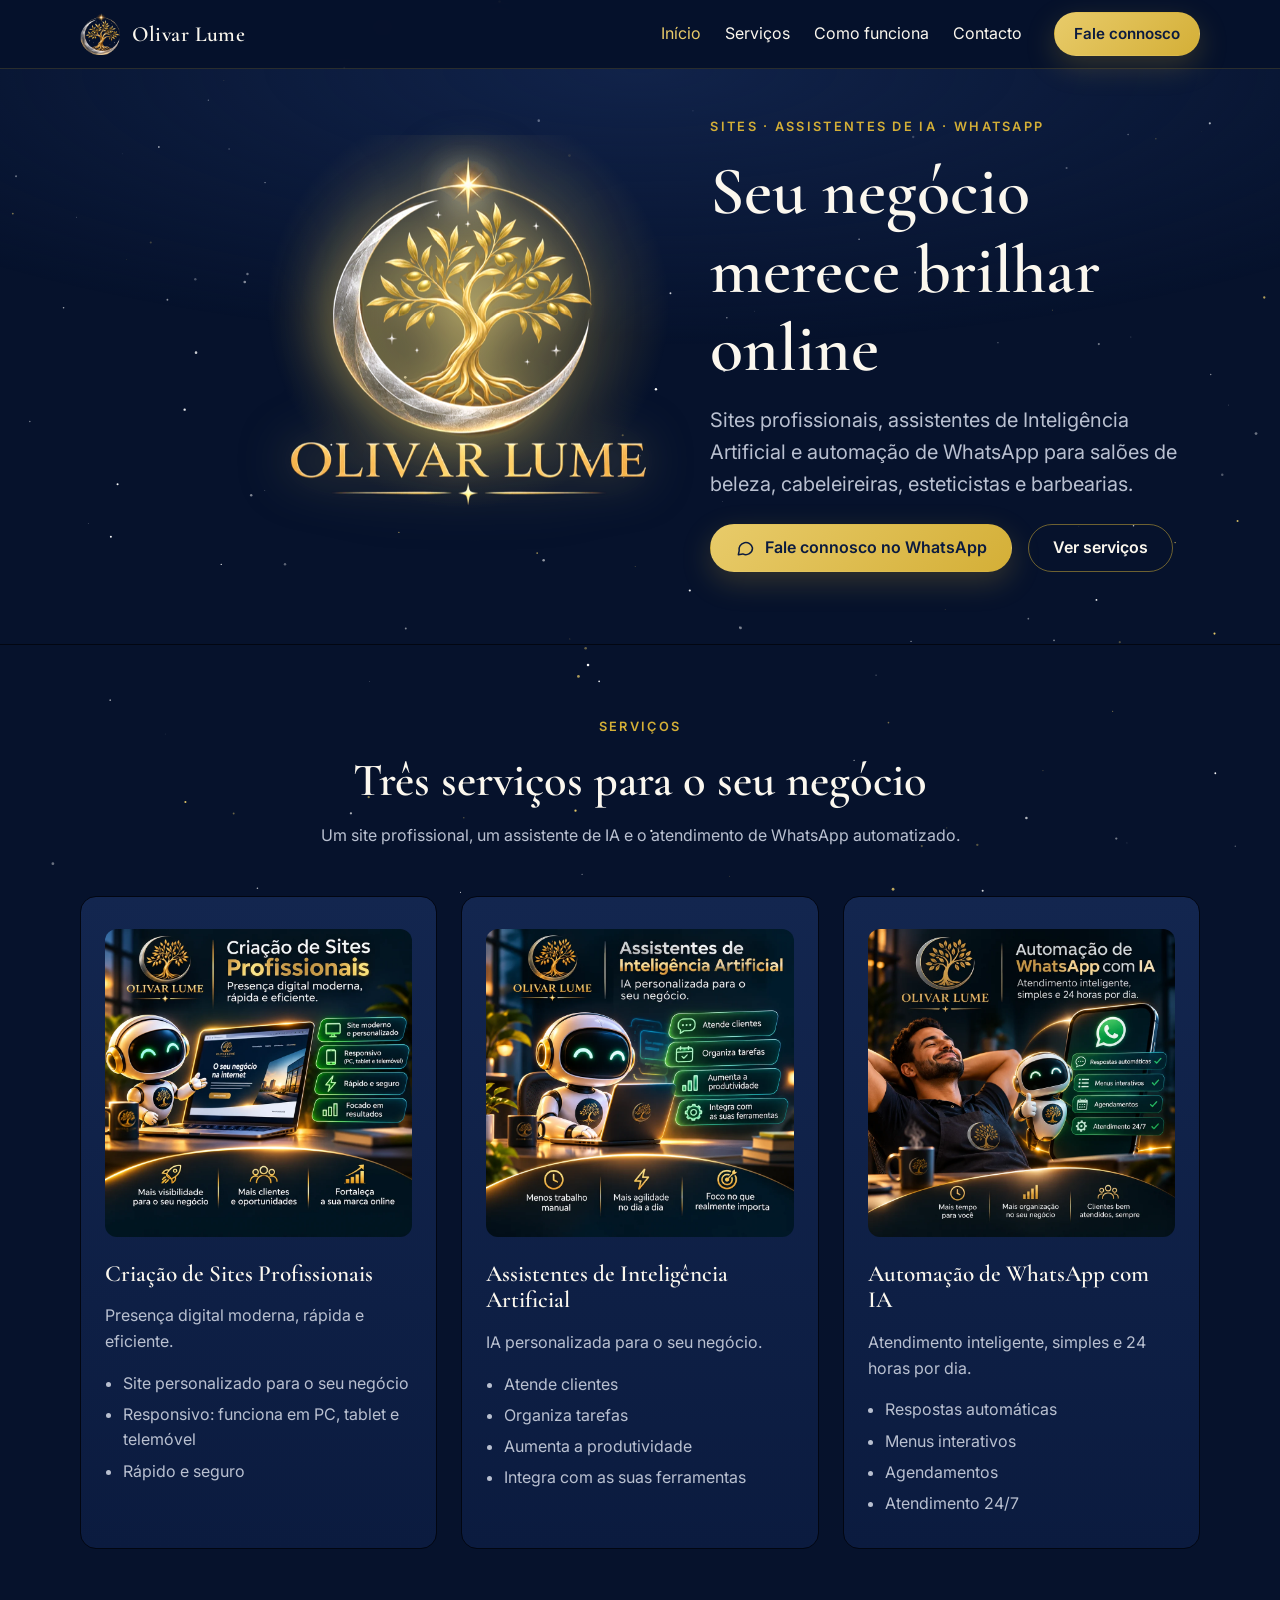
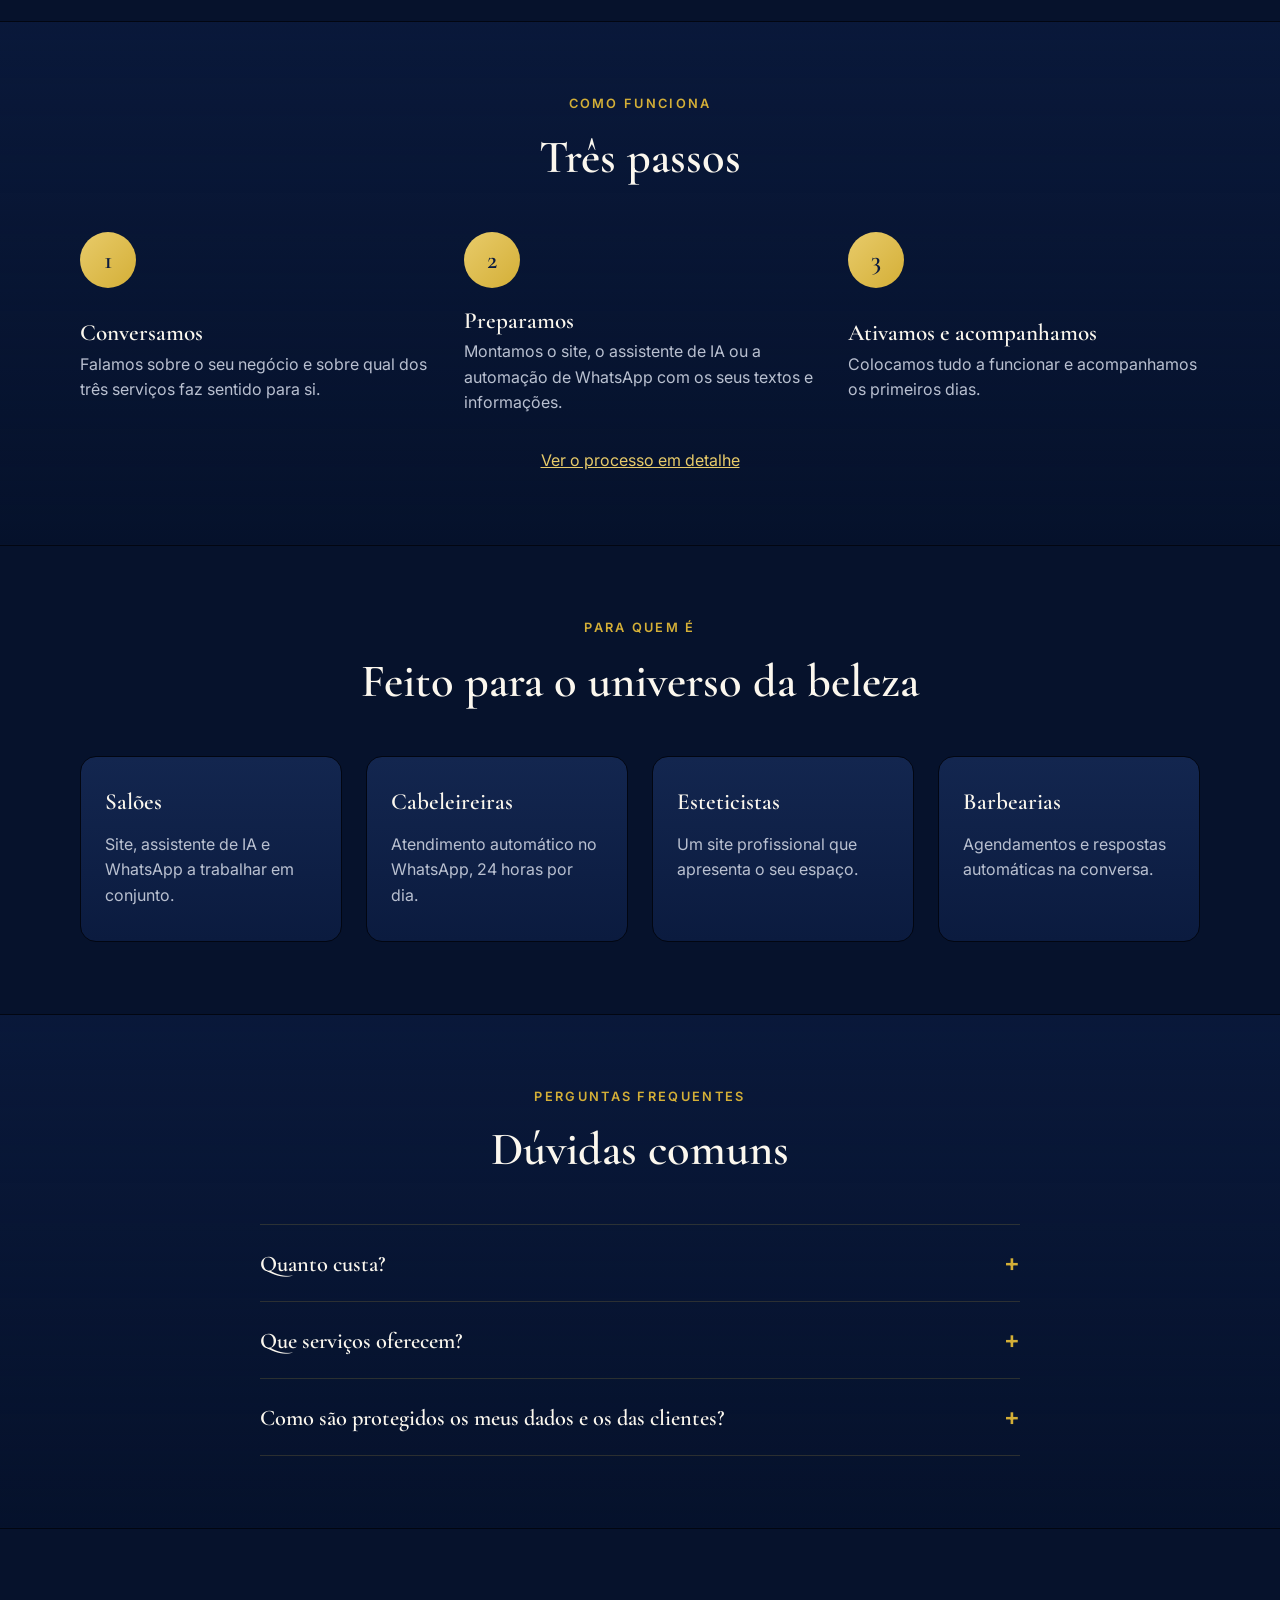
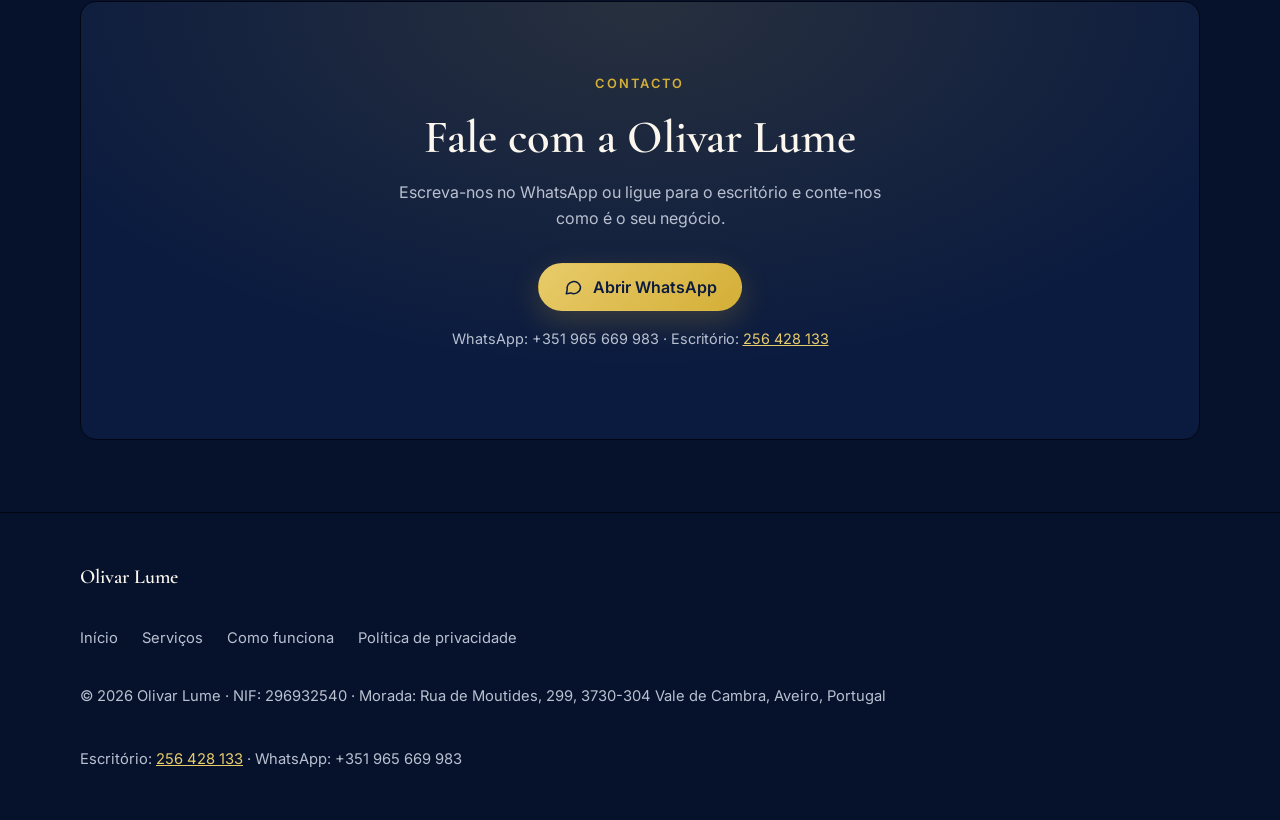
==== index.html @ 5517c83d "Mostra preços de lançamento no site (Site + WhatsApp e Só WhatsApp)" ====
<!doctype html>
<html lang="pt-PT">
<head>
  <meta charset="utf-8">
  <meta name="viewport" content="width=device-width, initial-scale=1">
  <title>Olivar Lume | Sites, assistentes de IA e automação de WhatsApp</title>
  <meta name="description" content="Criação de sites profissionais, assistentes de Inteligência Artificial e automação de WhatsApp com IA para salões de beleza, cabeleireiras, esteticistas e barbearias.">
  <meta name="theme-color" content="#06122C">
  <meta property="og:type" content="website">
  <meta property="og:locale" content="pt_PT">
  <meta property="og:site_name" content="Olivar Lume">
  <meta property="og:title" content="Olivar Lume | Seu negócio merece brilhar online">
  <meta property="og:description" content="Sites profissionais, assistentes de IA e automação de WhatsApp para salões de beleza, cabeleireiras, esteticistas e barbearias.">
  <meta property="og:image" content="https://olivarlume.github.io/olivar-lume-site/assets/logo.png">
  <link rel="icon" type="image/png" href="assets/emblema.png">
  <link rel="preconnect" href="https://fonts.googleapis.com">
  <link rel="preconnect" href="https://fonts.gstatic.com" crossorigin>
  <link href="https://fonts.googleapis.com/css2?family=Cormorant+Garamond:wght@500;600;700&family=Inter:wght@400;500;600&display=swap" rel="stylesheet">
  <link rel="stylesheet" href="css/style.css">
  <script>document.documentElement.classList.add("js");</script>
</head>
<body>
  <canvas id="stars" aria-hidden="true"></canvas>
  <a class="skip-link" href="#conteudo">Ir para o conteúdo</a>

  <header class="site-header">
    <div class="container header-inner">
      <a class="brand" href="index.html" aria-label="Olivar Lume, início">
        <img src="assets/emblema.png" alt="" width="42" height="42">
        Olivar Lume
      </a>
      <button class="nav-toggle" type="button" aria-expanded="false" aria-controls="menu" aria-label="Abrir menu">
        <svg viewBox="0 0 24 24" fill="none" stroke="currentColor" stroke-width="1.8" stroke-linecap="round" aria-hidden="true"><path d="M4 7h16M4 12h16M4 17h16"/></svg>
      </button>
      <nav class="nav" id="menu" aria-label="Principal">
        <ul>
          <li><a href="index.html" aria-current="page">Início</a></li>
          <li><a href="servicos.html">Serviços</a></li>
          <li><a href="como-funciona.html">Como funciona</a></li>
          <li><a href="#contacto">Contacto</a></li>
          <li class="nav-cta"><a class="btn btn-gold" data-wa href="#contacto">Fale connosco</a></li>
        </ul>
      </nav>
      <a class="btn btn-gold btn-sm header-cta" data-wa href="#contacto">Fale connosco</a>
    </div>
  </header>

  <main id="conteudo">

    <section class="hero">
      <div class="container hero-grid">
        <div class="hero-logo logo-anim" id="logo-anim">
          <picture>
            <source type="image/webp" srcset="assets/logo-600.webp 600w, assets/logo-1200.webp 1200w" sizes="(min-width: 800px) 420px, min(280px, 72vw)">
            <img src="assets/logo-transparente.png" alt="Logótipo Olivar Lume: lua prateada com oliveira dourada" width="1254" height="1254" fetchpriority="high">
          </picture>
          <div class="logo-glow" aria-hidden="true"></div>
          <svg class="logo-light" viewBox="0 0 100 100" aria-hidden="true" focusable="false">
            <defs><filter id="ll-blur" x="-100%" y="-100%" width="300%" height="300%"><feGaussianBlur stdDeviation="0.6"/></filter></defs>
            <path id="ll-arc" d="M78.77 44.13 L79.01 43.42 L79.1 42.45 L79.17 41.47 L79.2 40.5 L79.22 39.52 L79.21 38.54 L79.14 37.57 L79.08 36.59 L78.94 35.62 L78.78 34.65 L78.59 33.69 L78.35 32.74 L78.08 31.8 L77.77 30.87 L77.43 29.95 L77.06 29.04 L76.65 28.14 L76.22 27.26 L75.72 26.42 L75.23 25.57 L74.7 24.74 L74.15 23.93 L73.57 23.15 L72.93 22.4 L72.3 21.65 L71.64 20.93 L70.93 20.26 L70.18 19.63 L69.42 19.02 L68.67 18.4 L67.9 17.81 L67.13 17.21 L66.34 16.65 L65.52 16.12 L64.67 15.63 L63.81 15.18 L62.93 14.76 L62.03 14.36 L61.13 14.0 L60.22 13.65 L59.29 13.34 L58.35 13.07 L57.4 12.84 L56.45 12.64 L55.48 12.48 L54.51 12.35 L53.55 12.21 L52.57 12.17 L51.59 12.22 L50.62 12.26 L49.34 13.04" fill="none"/>
            <path id="ll-trail" d="M78.77 44.13 L79.01 43.42 L79.1 42.45 L79.17 41.47 L79.2 40.5 L79.22 39.52 L79.21 38.54 L79.14 37.57 L79.08 36.59 L78.94 35.62 L78.78 34.65 L78.59 33.69 L78.35 32.74 L78.08 31.8 L77.77 30.87 L77.43 29.95 L77.06 29.04 L76.65 28.14 L76.22 27.26 L75.72 26.42 L75.23 25.57 L74.7 24.74 L74.15 23.93 L73.57 23.15 L72.93 22.4 L72.3 21.65 L71.64 20.93 L70.93 20.26 L70.18 19.63 L69.42 19.02 L68.67 18.4 L67.9 17.81 L67.13 17.21 L66.34 16.65 L65.52 16.12 L64.67 15.63 L63.81 15.18 L62.93 14.76 L62.03 14.36 L61.13 14.0 L60.22 13.65 L59.29 13.34 L58.35 13.07 L57.4 12.84 L56.45 12.64 L55.48 12.48 L54.51 12.35 L53.55 12.21 L52.57 12.17 L51.59 12.22 L50.62 12.26 L49.34 13.04" fill="none" stroke="#E8CB6A" stroke-width="0.55" stroke-linecap="round" filter="url(#ll-blur)"/>
            <circle id="ll-halo" r="3.2" fill="#E8CB6A" filter="url(#ll-blur)"/>
            <circle id="ll-dot" r="0.95" fill="#FFF6D6"/>
            <circle id="ll-star" cx="49.34" cy="13.04" r="0.5" fill="#FFF6D6" filter="url(#ll-blur)"/>
          </svg>
        </div>
        <div class="hero-text">
          <span class="eyebrow">Sites · Assistentes de IA · WhatsApp</span>
          <h1>Seu negócio merece brilhar online</h1>
          <p class="lead">Sites profissionais, assistentes de Inteligência Artificial e automação de WhatsApp para salões de beleza, cabeleireiras, esteticistas e barbearias.</p>
          <div class="hero-actions">
            <a class="btn btn-gold" data-wa href="#contacto">
              <svg viewBox="0 0 24 24" fill="none" stroke="currentColor" stroke-width="1.8" stroke-linejoin="round" aria-hidden="true"><path d="M21 12a8 8 0 0 1-11.6 7.1L4 20l1-4.6A8 8 0 1 1 21 12Z"/></svg>
              Fale connosco no WhatsApp
            </a>
            <a class="btn btn-ghost" href="servicos.html">Ver serviços</a>
          </div>
        </div>
      </div>
    </section>

    <section class="section" id="servicos">
      <div class="container">
        <div class="section-head reveal">
          <span class="eyebrow">Serviços</span>
          <h2>Três serviços para o seu negócio</h2>
          <p>Um site profissional, um assistente de IA e o atendimento de WhatsApp automatizado.</p>
        </div>
        <div class="grid grid-3">
          <article class="card reveal">
            <img class="card-img" src="assets/servicos/sites.webp" alt="Ilustração: robô simpático da Olivar Lume ao lado de um portátil que mostra um site moderno, com os pontos «Site moderno e personalizado», «Responsivo», «Rápido e seguro» e «Focado em resultados»" width="1000" height="1000" loading="lazy" decoding="async">
            <h3>Criação de Sites Profissionais</h3>
            <p>Presença digital moderna, rápida e eficiente.</p>
            <ul>
            <li>Site personalizado para o seu negócio</li>
            <li>Responsivo: funciona em PC, tablet e telemóvel</li>
            <li>Rápido e seguro</li>
            </ul>
          </article>
          <article class="card reveal">
            <img class="card-img" src="assets/servicos/assistentes-ia.webp" alt="Ilustração: robô da Olivar Lume a trabalhar num portátil, com os pontos «Atende clientes», «Organiza tarefas», «Aumenta a produtividade» e «Integra com as suas ferramentas»" width="1000" height="1000" loading="lazy" decoding="async">
            <h3>Assistentes de Inteligência Artificial</h3>
            <p>IA personalizada para o seu negócio.</p>
            <ul>
            <li>Atende clientes</li>
            <li>Organiza tarefas</li>
            <li>Aumenta a produtividade</li>
            <li>Integra com as suas ferramentas</li>
            </ul>
          </article>
          <article class="card reveal">
            <img class="card-img" src="assets/servicos/whatsapp.webp" alt="Ilustração: empresário descontraído e um robô da Olivar Lume junto a um telemóvel com WhatsApp, que mostra respostas automáticas, menus interativos, agendamentos e atendimento 24/7" width="1000" height="1000" loading="lazy" decoding="async">
            <h3>Automação de WhatsApp com IA</h3>
            <p>Atendimento inteligente, simples e 24 horas por dia.</p>
            <ul>
            <li>Respostas automáticas</li>
            <li>Menus interativos</li>
            <li>Agendamentos</li>
            <li>Atendimento 24/7</li>
            </ul>
          </article>
        </div>
      </div>
    </section>

    <section class="section section-alt" id="como-funciona">
      <div class="container">
        <div class="section-head reveal">
          <span class="eyebrow">Como funciona</span>
          <h2>Três passos</h2>
        </div>
        <ol class="steps reveal">
          <li class="step">
            <span class="step-num" aria-hidden="true">1</span>
            <div>
              <h3>Conversamos</h3>
              <p>Falamos sobre o seu negócio e sobre qual dos três serviços faz sentido para si.</p>
            </div>
          </li>
          <li class="step">
            <span class="step-num" aria-hidden="true">2</span>
            <div>
              <h3>Preparamos</h3>
              <p>Montamos o site, o assistente de IA ou a automação de WhatsApp com os seus textos e informações.</p>
            </div>
          </li>
          <li class="step">
            <span class="step-num" aria-hidden="true">3</span>
            <div>
              <h3>Ativamos e acompanhamos</h3>
              <p>Colocamos tudo a funcionar e acompanhamos os primeiros dias.</p>
            </div>
          </li>
        </ol>
        <p class="section-head" style="margin-top: 2rem; margin-bottom: 0;"><a href="como-funciona.html">Ver o processo em detalhe</a></p>
      </div>
    </section>

    <section class="section" id="para-quem">
      <div class="container">
        <div class="section-head reveal">
          <span class="eyebrow">Para quem é</span>
          <h2>Feito para o universo da beleza</h2>
        </div>
        <div class="grid grid-4">
          <article class="card reveal">
            <h3>Salões</h3>
            <p>Site, assistente de IA e WhatsApp a trabalhar em conjunto.</p>
          </article>
          <article class="card reveal">
            <h3>Cabeleireiras</h3>
            <p>Atendimento automático no WhatsApp, 24 horas por dia.</p>
          </article>
          <article class="card reveal">
            <h3>Esteticistas</h3>
            <p>Um site profissional que apresenta o seu espaço.</p>
          </article>
          <article class="card reveal">
            <h3>Barbearias</h3>
            <p>Agendamentos e respostas automáticas na conversa.</p>
          </article>
        </div>
      </div>
    </section>

    <section class="section section-alt" id="faq">
      <div class="container">
        <div class="section-head reveal">
          <span class="eyebrow">Perguntas frequentes</span>
          <h2>Dúvidas comuns</h2>
        </div>
        <div class="faq reveal">
          <details>
            <summary>Quanto custa?</summary>
            <p>Preço de lançamento para os primeiros clientes: <strong>Site + WhatsApp com marcação</strong>, 149,90 € de instalação e 29,90 €/mês. <strong>Só WhatsApp com marcação</strong>, 59,90 € de instalação e 19,90 €/mês. Valores sem IVA, a confirmar.</p>
          </details>
          <details>
            <summary>Que serviços oferecem?</summary>
            <p>Três: criação de sites profissionais, assistentes de Inteligência Artificial e automação de WhatsApp com IA.</p>
          </details>
          <details>
            <summary>Como são protegidos os meus dados e os das clientes?</summary>
            <p>Recolhemos apenas o necessário para o serviço e pode pedir o acesso, a correção ou o apagamento dos dados. Consulte a <a href="politica-privacidade.html">política de privacidade</a>.</p>
          </details>
        </div>
      </div>
    </section>

    <section class="section" id="contacto">
      <div class="container">
        <div class="cta-band reveal">
          <span class="eyebrow">Contacto</span>
          <h2>Fale com a Olivar Lume</h2>
          <p>Escreva-nos no WhatsApp ou ligue para o escritório e conte-nos como é o seu negócio.</p>
          <a class="btn btn-gold" data-wa href="#contacto">
            <svg viewBox="0 0 24 24" fill="none" stroke="currentColor" stroke-width="1.8" stroke-linejoin="round" aria-hidden="true"><path d="M21 12a8 8 0 0 1-11.6 7.1L4 20l1-4.6A8 8 0 1 1 21 12Z"/></svg>
            Abrir WhatsApp
          </a>
          <p class="note">WhatsApp: <span data-config="whatsappDisplay">+351 965 669 983</span> · Escritório: <a data-tel href="tel:+351256428133"><span data-config="escritorioDisplay">256 428 133</span></a></p>
        </div>
      </div>
    </section>

  </main>

  <footer class="site-footer">
    <div class="container footer-inner">
      <span class="footer-brand">Olivar Lume</span>
      <ul class="footer-links">
        <li><a href="index.html">Início</a></li>
        <li><a href="servicos.html">Serviços</a></li>
        <li><a href="como-funciona.html">Como funciona</a></li>
        <li><a href="politica-privacidade.html">Política de privacidade</a></li>
      </ul>
      <p>© <span data-year>2026</span> Olivar Lume · NIF: <span data-config="nif">296932540</span> · Morada: <span data-config="morada">Rua de Moutides, 299, 3730-304 Vale de Cambra, Aveiro, Portugal</span></p>
      <p>Escritório: <a data-tel href="tel:+351256428133"><span data-config="escritorioDisplay">256 428 133</span></a> · WhatsApp: <span data-config="whatsappDisplay">+351 965 669 983</span></p>
    </div>
  </footer>

  <script src="config.js"></script>
  <script src="js/main.js" defer></script>
  <script src="js/effects.js" defer></script>
</body>
</html>
---- css/style.css ----
/* Olivar Lume: estilos base. Mobile first. */

:root {
  --navy-900: #06122C;
  --navy-800: #0B1B3F;
  --navy-700: #13264F;
  --gold: #D4AF37;
  --gold-hi: #E8CB6A;
  --silver: #C0C4CC;
  --warm-white: #FBF7EE;
  --text-soft: #B9C0D0;
  --line: rgba(212, 175, 55, 0.18);
  --edge: #020611;

  --font-serif: "Cormorant Garamond", Georgia, "Times New Roman", serif;
  --font-sans: "Inter", system-ui, -apple-system, "Segoe UI", Roboto, Arial, sans-serif;

  --s1: 0.5rem;
  --s2: 1rem;
  --s3: 1.5rem;
  --s4: 2rem;
  --s5: 3rem;
  --s6: 4.5rem;

  --radius: 16px;
  --container: 1120px;
  --header-h: 68px;
  --shadow-gold: 0 10px 30px rgba(212, 175, 55, 0.22);
}

*,
*::before,
*::after {
  box-sizing: border-box;
}

html {
  scroll-behavior: smooth;
  scroll-padding-top: calc(var(--header-h) + 12px);
  -webkit-text-size-adjust: 100%;
}

body {
  margin: 0;
  background: var(--navy-900);
  color: var(--warm-white);
  font-family: var(--font-sans);
  font-size: 1rem;
  line-height: 1.6;
  -webkit-font-smoothing: antialiased;
  overflow-x: hidden;
}

img {
  max-width: 100%;
  height: auto;
  display: block;
}

a {
  color: var(--gold-hi);
}

h1,
h2,
h3 {
  font-family: var(--font-serif);
  font-weight: 600;
  line-height: 1.15;
  margin: 0 0 var(--s2);
  color: var(--warm-white);
}

h1 { font-size: clamp(2.4rem, 7vw, 4.25rem); }
h2 { font-size: clamp(2rem, 5vw, 2.9rem); }
h3 { font-size: 1.45rem; }

p {
  margin: 0 0 var(--s2);
}

:focus-visible {
  outline: 2px solid var(--gold-hi);
  outline-offset: 3px;
  border-radius: 6px;
}

.skip-link {
  position: absolute;
  left: -9999px;
  top: var(--s1);
}

.skip-link:focus {
  left: var(--s2);
  z-index: 100;
  background: var(--gold);
  color: var(--navy-800);
  padding: 0.5rem 1rem;
  border-radius: 8px;
}

.container {
  width: calc(100% - 2rem);
  max-width: var(--container);
  margin-inline: auto;
}

.ph {
  color: var(--gold-hi);
  background: rgba(212, 175, 55, 0.12);
  border: 1px dashed rgba(212, 175, 55, 0.6);
  border-radius: 6px;
  padding: 0 0.3em;
}

/* Cabeçalho */

.site-header {
  position: sticky;
  top: 0;
  z-index: 50;
  background: rgba(6, 18, 44, 0.86);
  -webkit-backdrop-filter: blur(10px);
  backdrop-filter: blur(10px);
  border-bottom: 1px solid var(--line);
}

.header-inner {
  position: relative;
  min-height: var(--header-h);
  display: flex;
  align-items: center;
  justify-content: space-between;
  gap: var(--s2);
}

.brand {
  display: inline-flex;
  align-items: center;
  gap: 0.6rem;
  text-decoration: none;
  color: var(--warm-white);
  font-family: var(--font-serif);
  font-size: 1.35rem;
  font-weight: 600;
  letter-spacing: 0.02em;
}

.brand img {
  width: 42px;
  height: 42px;
}

.nav-toggle {
  display: inline-flex;
  align-items: center;
  justify-content: center;
  width: 48px;
  height: 48px;
  background: transparent;
  border: 1px solid var(--line);
  border-radius: 12px;
  color: var(--warm-white);
  cursor: pointer;
}

.nav-toggle svg {
  width: 24px;
  height: 24px;
}

.nav {
  display: none;
  position: absolute;
  top: 100%;
  left: 0;
  right: 0;
  background: var(--navy-800);
  border-bottom: 1px solid var(--line);
  padding: var(--s2) 0 var(--s3);
}

.nav.is-open {
  display: block;
}

.nav ul {
  list-style: none;
  margin: 0;
  padding: 0 1rem;
  display: flex;
  flex-direction: column;
  gap: 0.25rem;
}

.nav a {
  display: flex;
  align-items: center;
  min-height: 44px;
  padding: 0.5rem;
  color: var(--warm-white);
  text-decoration: none;
  border-radius: 10px;
}

.nav a:hover,
.nav a[aria-current="page"] {
  color: var(--gold-hi);
}

.nav-cta {
  margin-top: 0.5rem;
}

.nav-cta .btn {
  width: 100%;
}

.site-header .header-cta {
  display: none;
}

/* Botões */

.btn {
  display: inline-flex;
  align-items: center;
  justify-content: center;
  gap: 0.6rem;
  min-height: 48px;
  padding: 0.8rem 1.5rem;
  border: 1px solid transparent;
  border-radius: 999px;
  font-family: var(--font-sans);
  font-size: 1rem;
  font-weight: 600;
  line-height: 1.2;
  text-decoration: none;
  cursor: pointer;
  transition: translate 0.25s ease, box-shadow 0.25s ease, border-color 0.25s ease, color 0.25s ease;
}

.btn svg {
  width: 20px;
  height: 20px;
  flex: none;
}

.btn-gold {
  background: linear-gradient(135deg, var(--gold-hi), var(--gold));
  color: var(--navy-800);
  box-shadow: var(--shadow-gold);
}

.btn-gold:hover {
  translate: 0 -2px;
  box-shadow: 0 14px 36px rgba(212, 175, 55, 0.35);
}

.btn-ghost {
  background: transparent;
  border-color: rgba(212, 175, 55, 0.5);
  color: var(--warm-white);
}

.btn-ghost:hover {
  border-color: var(--gold);
  color: var(--gold-hi);
}

.btn-sm {
  min-height: 44px;
  padding: 0.6rem 1.2rem;
  font-size: 0.95rem;
}

.btn.is-placeholder {
  opacity: 0.8;
}

/* Hero */

.hero {
  position: relative;
  overflow: hidden;
  padding: var(--s5) 0 var(--s6);
  background: radial-gradient(120% 80% at 50% 0%, rgba(19, 38, 79, 0.85) 0%, rgba(6, 18, 44, 0) 60%);
}

.hero-grid {
  position: relative;
  display: grid;
  grid-template-columns: minmax(0, 1fr);
  gap: var(--s4);
  align-items: center;
}

.hero-logo {
  width: min(280px, 72vw);
  margin: 0 auto;
  order: -1;
}

.hero-text {
  text-align: center;
}

.lead {
  font-size: clamp(1.05rem, 2.2vw, 1.25rem);
  color: var(--text-soft);
  max-width: 38ch;
  margin-inline: auto;
}

.hero-actions {
  display: flex;
  flex-direction: column;
  gap: var(--s2);
  margin-top: var(--s3);
}

.hero-actions .btn {
  width: 100%;
}

.eyebrow {
  display: block;
  margin-bottom: var(--s2);
  color: var(--gold);
  font-size: 0.8rem;
  font-weight: 600;
  letter-spacing: 0.18em;
  text-transform: uppercase;
}

/* Secções */

.section {
  position: relative;
  padding: var(--s6) 0;
  border-top: 1px solid var(--edge);
}

.section-alt {
  background: linear-gradient(180deg, rgba(11, 27, 63, 0.75), rgba(6, 18, 44, 0));
}

.section-head {
  max-width: 640px;
  margin: 0 auto var(--s5);
  text-align: center;
}

.section-head p {
  color: var(--text-soft);
}

.grid {
  display: grid;
  gap: var(--s3);
}

.card {
  height: 100%;
  padding: var(--s4) var(--s3);
  background: linear-gradient(180deg, var(--navy-700) 0%, var(--navy-800) 100%);
  position: relative;
  border: 1px solid var(--edge);
  border-radius: var(--radius);
  transition: translate 0.25s ease;
}

.card:hover {
  translate: 0 -3px;
}

.card .card-img {
  display: block;
  width: 100%;
  height: auto;
  aspect-ratio: 1 / 1;
  margin-bottom: var(--s3);
  border-radius: calc(var(--radius) - 4px);
  background: var(--navy-900);
}

.card .icon {
  display: grid;
  place-items: center;
  width: 52px;
  height: 52px;
  margin-bottom: var(--s3);
  border-radius: 14px;
  background: rgba(212, 175, 55, 0.12);
  color: var(--gold-hi);
}

.card .icon svg {
  width: 26px;
  height: 26px;
}

.card p,
.card li {
  color: var(--text-soft);
}

.card p {
  margin: 0;
}

.card ul {
  margin: var(--s2) 0 0;
  padding-left: 1.1rem;
}

.card li + li {
  margin-top: 0.35rem;
}

.card .more {
  display: inline-block;
  margin-top: var(--s2);
  font-weight: 600;
}

.steps {
  list-style: none;
  margin: 0;
  padding: 0;
  display: grid;
  gap: var(--s3);
}

.step {
  display: grid;
  grid-template-columns: 56px 1fr;
  gap: var(--s2);
  align-items: start;
}

.step-num {
  display: grid;
  place-items: center;
  width: 56px;
  height: 56px;
  border-radius: 50%;
  background: linear-gradient(135deg, var(--gold-hi), var(--gold));
  color: var(--navy-800);
  font-family: var(--font-serif);
  font-size: 1.6rem;
  font-weight: 600;
}

.step h3 {
  margin: 0.2rem 0 0.3rem;
}

.step p {
  margin: 0;
  color: var(--text-soft);
}

/* FAQ */

.faq {
  max-width: 760px;
  margin-inline: auto;
}

.faq details {
  padding: var(--s2) 0;
  border-bottom: 1px solid var(--line);
}

.faq details:first-child {
  border-top: 1px solid var(--line);
}

.faq summary {
  display: flex;
  align-items: center;
  justify-content: space-between;
  gap: var(--s2);
  min-height: 44px;
  cursor: pointer;
  list-style: none;
  font-family: var(--font-serif);
  font-size: 1.4rem;
  font-weight: 600;
}

.faq summary::-webkit-details-marker {
  display: none;
}

.faq summary::after {
  content: "+";
  flex: none;
  color: var(--gold);
  font-family: var(--font-sans);
  font-size: 1.5rem;
  line-height: 1;
  transition: transform 0.25s ease;
}

.faq details[open] summary::after {
  transform: rotate(45deg);
}

.faq details p {
  max-width: 70ch;
  margin: var(--s2) 0 0;
  color: var(--text-soft);
}

/* Faixa de contacto */

.cta-band {
  padding: var(--s5) var(--s3);
  text-align: center;
  position: relative;
  border: 1px solid var(--edge);
  border-radius: var(--radius);
  background:
    radial-gradient(100% 140% at 50% 0%, rgba(212, 175, 55, 0.14), transparent 60%),
    var(--navy-800);
}

.cta-band p {
  max-width: 52ch;
  margin-inline: auto;
  color: var(--text-soft);
}

.cta-band .btn {
  margin-top: var(--s2);
}

.note {
  margin-top: var(--s2);
  font-size: 0.9rem;
  color: var(--text-soft);
}

/* Páginas interiores */

.page-hero {
  padding: var(--s5) 0 var(--s4);
  text-align: center;
  background: radial-gradient(120% 80% at 50% 0%, rgba(19, 38, 79, 0.85) 0%, rgba(6, 18, 44, 0) 60%);
}

.page-hero p {
  max-width: 60ch;
  margin-inline: auto;
  color: var(--text-soft);
}

.prose {
  max-width: 72ch;
  margin-inline: auto;
}

.prose h2 {
  margin-top: var(--s5);
  font-size: 1.8rem;
}

.prose p,
.prose li {
  color: var(--text-soft);
}

.prose ul {
  padding-left: 1.2rem;
}

.draft-banner {
  margin-bottom: var(--s4);
  padding: var(--s2) var(--s3);
  border: 1px dashed var(--gold);
  border-radius: 12px;
  background: rgba(212, 175, 55, 0.12);
  color: var(--gold-hi);
  font-size: 0.95rem;
}

/* Rodapé */

.site-footer {
  padding: var(--s5) 0 var(--s4);
  border-top: 1px solid var(--edge);
  color: var(--text-soft);
  font-size: 0.92rem;
}

.footer-inner {
  display: grid;
  gap: var(--s3);
}

.footer-brand {
  font-family: var(--font-serif);
  font-size: 1.25rem;
  font-weight: 600;
  color: var(--warm-white);
}

.footer-links {
  display: flex;
  flex-wrap: wrap;
  gap: 0 var(--s3);
  margin: 0;
  padding: 0;
  list-style: none;
}

.footer-links a {
  display: inline-flex;
  align-items: center;
  min-height: 44px;
  color: var(--text-soft);
  text-decoration: none;
}

.footer-links a:hover {
  color: var(--gold-hi);
}

/* Animação de entrada (só com JavaScript ativo) */

.js .reveal {
  opacity: 0;
  transform: translateY(18px);
  transition: opacity 0.8s cubic-bezier(0.2, 0.7, 0.2, 1), transform 0.8s cubic-bezier(0.2, 0.7, 0.2, 1);
}

.js .reveal.is-visible {
  opacity: 1;
  transform: none;
}

/* Telemóvel e tablet pequeno */

@media (min-width: 640px) {
  .hero-actions {
    flex-direction: row;
    justify-content: center;
  }

  .hero-actions .btn {
    width: auto;
  }
}

/* Computador */

@media (min-width: 800px) {
  .grid-3 {
    grid-template-columns: repeat(3, 1fr);
  }

  .grid-2 {
    grid-template-columns: repeat(2, 1fr);
  }

  .grid-4 {
    grid-template-columns: repeat(2, 1fr);
  }

  .nav-toggle {
    display: none;
  }

  .nav {
    display: flex;
    position: static;
    margin-left: auto;
    padding: 0;
    background: none;
    border: 0;
  }

  .nav ul {
    flex-direction: row;
    align-items: center;
    gap: var(--s3);
    padding: 0;
  }

  .nav a {
    min-height: auto;
    padding: 0.5rem 0;
    border-radius: 0;
  }

  .nav-cta {
    display: none;
  }

  .site-header .header-cta {
    display: inline-flex;
    margin-left: var(--s2);
  }

  .hero-grid {
    grid-template-columns: 1.1fr 0.9fr;
  }

  .hero-logo {
    order: 0;
    justify-self: end;
    width: min(420px, 100%);
    margin: 0;
  }

  .hero-text {
    text-align: left;
  }

  .lead {
    margin-inline: 0;
  }

  .hero-actions {
    justify-content: flex-start;
  }

  .step {
    grid-template-columns: 56px 1fr;
  }

  .steps {
    grid-template-columns: repeat(3, 1fr);
    gap: var(--s4);
  }

  .steps .step {
    grid-template-columns: 1fr;
  }

  .cta-band {
    padding: var(--s6) var(--s5);
  }
}

@media (min-width: 1000px) {
  .grid-4 {
    grid-template-columns: repeat(4, 1fr);
  }
}

/* Preferência de movimento reduzido */

@media (prefers-reduced-motion: reduce) {
  html {
    scroll-behavior: auto;
  }

  *,
  *::before,
  *::after {
    transition: none !important;
    animation: none !important;
  }

  .js .reveal {
    opacity: 1;
    transform: none;
  }
}

/* Efeitos visuais: estrelas, luz do rato, bordas e logótipo animado */

#stars {
  position: fixed;
  inset: 0;
  z-index: 0;
  width: 100%;
  height: 100%;
  pointer-events: none;
}

main,
.site-footer {
  position: relative;
  z-index: 1;
}

.card::before,
.cta-band::before,
.section::before {
  content: "";
  position: absolute;
  pointer-events: none;
  -webkit-mask-image: radial-gradient(240px circle at var(--cx, -9999px) var(--cy, -9999px), #000 0%, transparent 100%);
  mask-image: radial-gradient(240px circle at var(--cx, -9999px) var(--cy, -9999px), #000 0%, transparent 100%);
}

.card::before,
.cta-band::before {
  inset: -1px;
  border: 1px solid var(--gold-hi);
  border-radius: inherit;
}

.section::before {
  top: -1px;
  left: 0;
  right: 0;
  height: 1px;
  background: var(--gold-hi);
}

.spotlight {
  position: fixed;
  left: 0;
  top: 0;
  z-index: 60;
  width: 560px;
  height: 560px;
  margin: -280px 0 0 -280px;
  border-radius: 50%;
  pointer-events: none;
  opacity: 0;
  background: radial-gradient(circle, rgba(212, 175, 55, 0.16) 0%, rgba(212, 175, 55, 0.06) 35%, transparent 68%);
  mix-blend-mode: screen;
  transition: opacity 0.4s ease;
  will-change: transform;
}

.spotlight.is-on {
  opacity: 1;
}

@media (hover: none), (pointer: coarse) {
  .spotlight {
    display: none;
  }
}

.logo-anim {
  position: relative;
}

.logo-anim img {
  width: 100%;
  height: auto;
  filter: drop-shadow(0 0 28px rgba(212, 175, 55, 0.18));
}

.logo-light {
  position: absolute;
  inset: 0;
  width: 100%;
  height: 100%;
  overflow: visible;
  pointer-events: none;
}

.logo-light circle {
  opacity: 0;
  transform-box: fill-box;
  transform-origin: center;
}

.logo-light path {
  opacity: 0;
}

.logo-glow {
  position: absolute;
  inset: 0;
  opacity: 0;
  pointer-events: none;
  background: radial-gradient(circle at 50% 41%, rgba(232, 203, 106, 0.6), rgba(212, 175, 55, 0.2) 35%, transparent 62%);
  mix-blend-mode: screen;
}

.logo-anim picture {
  display: block;
}

/* Cursor de luz: esconde o cursor normal só com rato (o JS acrescenta .has-light-cursor) */
#cursor-fx {
  position: fixed;
  inset: 0;
  z-index: 9999;
  width: 100%;
  height: 100%;
  pointer-events: none;
}

@media (hover: hover) and (pointer: fine) {
  html.has-light-cursor,
  html.has-light-cursor * {
    cursor: none !important;
  }
}
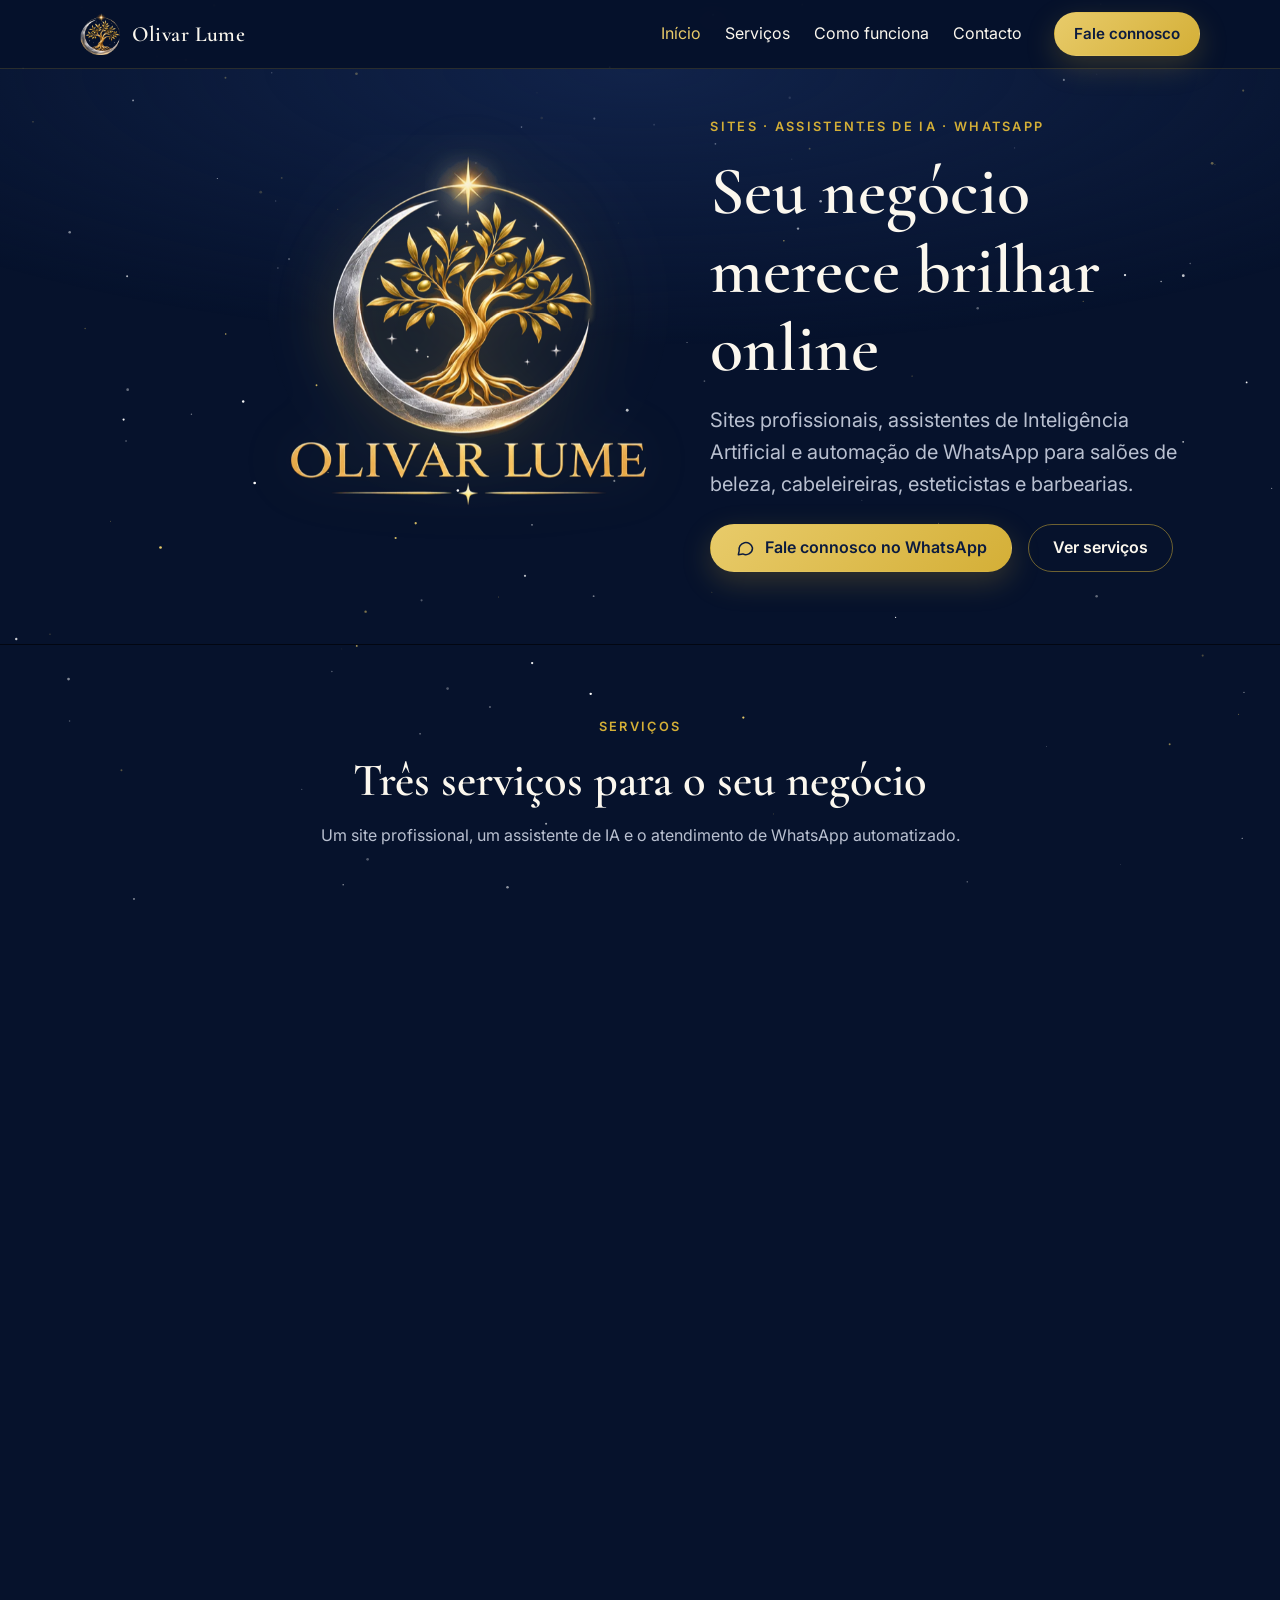
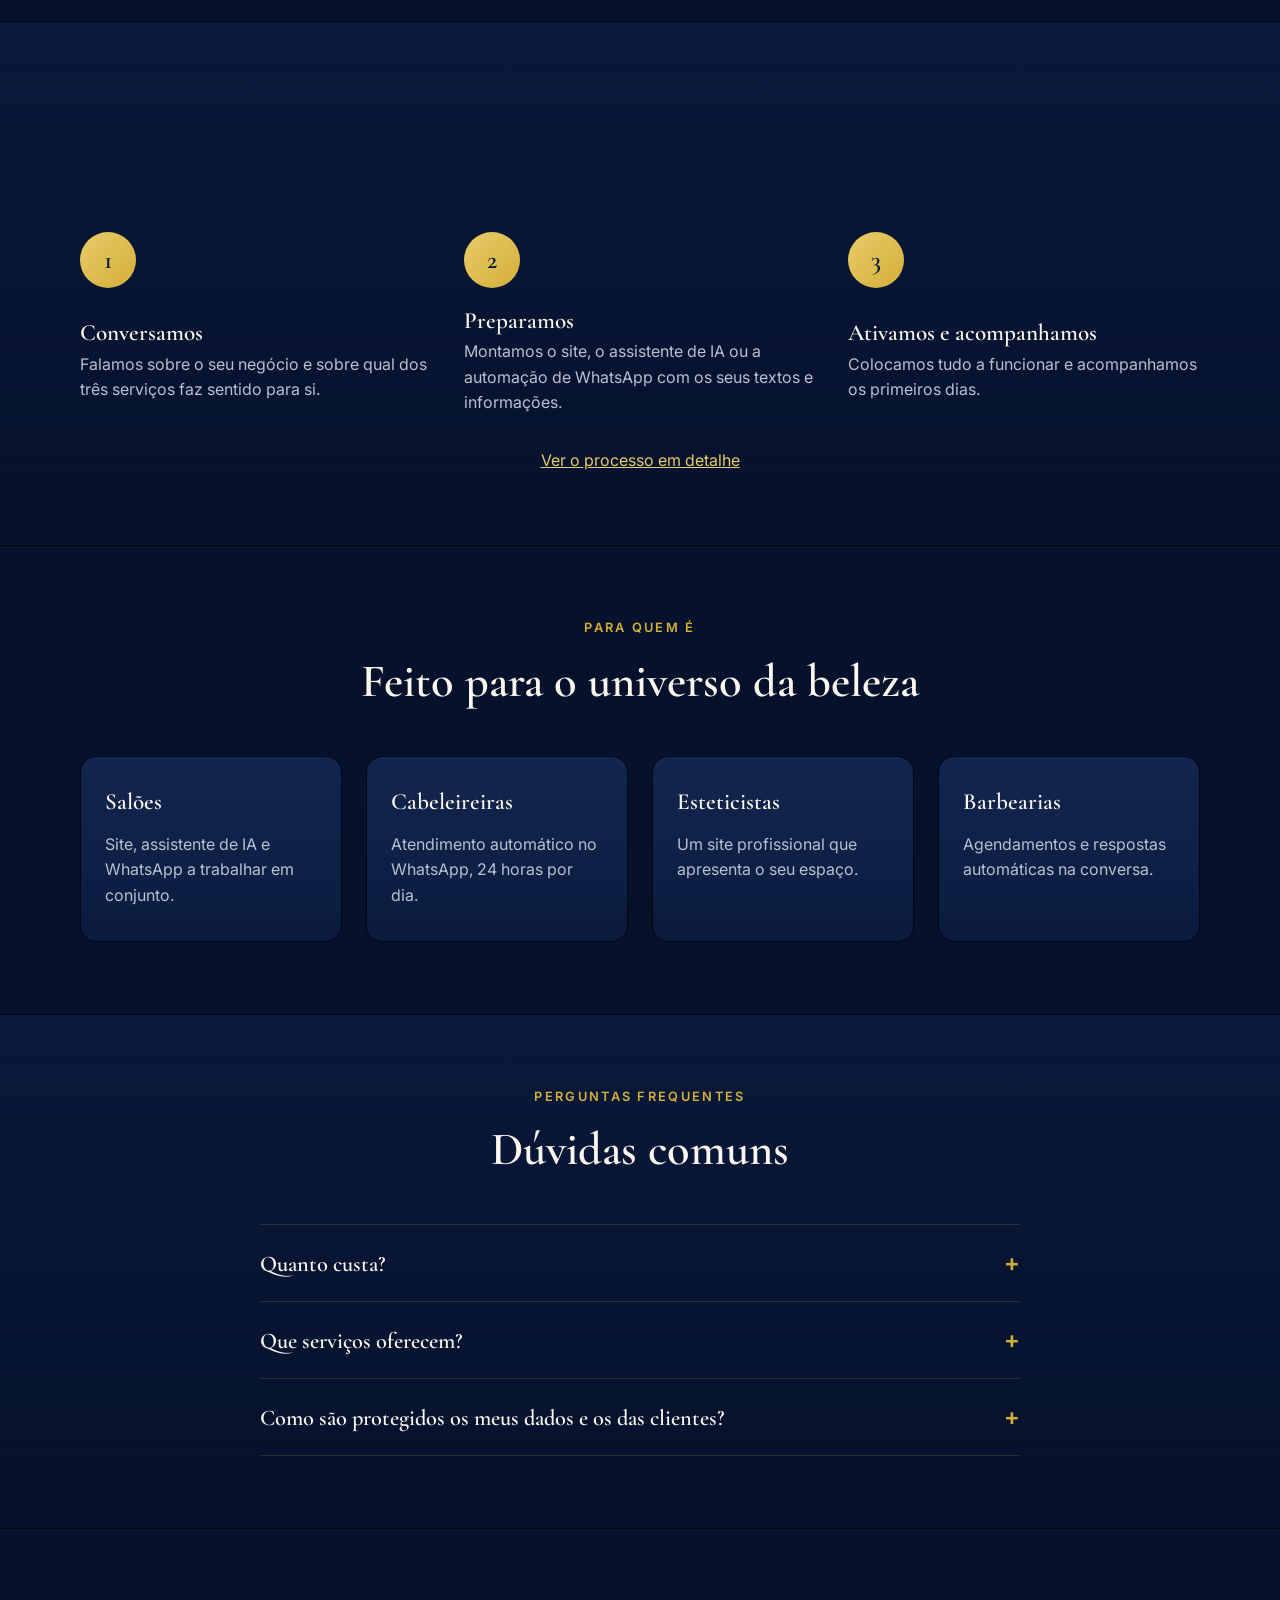
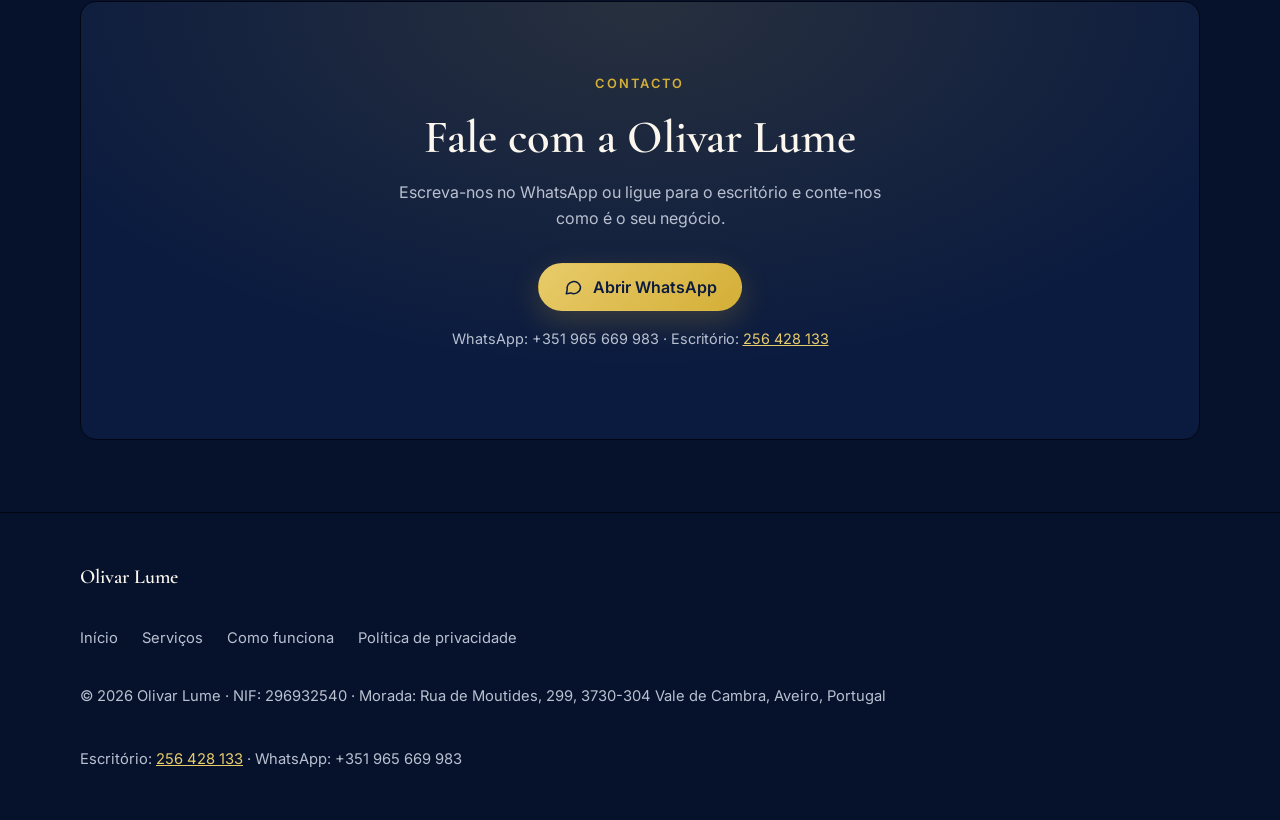
==== commit b7844db0: "Indica IVA ao lado dos preços de lançamento" ====
--- a/index.html
+++ b/index.html
@@ -192,7 +192,7 @@
         <div class="faq reveal">
           <details>
             <summary>Quanto custa?</summary>
-            <p>Preço de lançamento para os primeiros clientes: <strong>Site + WhatsApp com marcação</strong>, 149,90 € de instalação e 29,90 €/mês. <strong>Só WhatsApp com marcação</strong>, 59,90 € de instalação e 19,90 €/mês. Valores sem IVA, a confirmar.</p>
+            <p>Preço de lançamento para os primeiros clientes: <strong>Site + WhatsApp com marcação</strong>, 149,90 € + IVA de instalação e 29,90 € + IVA por mês. <strong>Só WhatsApp com marcação</strong>, 59,90 € + IVA de instalação e 19,90 € + IVA por mês.</p>
           </details>
           <details>
             <summary>Que serviços oferecem?</summary>
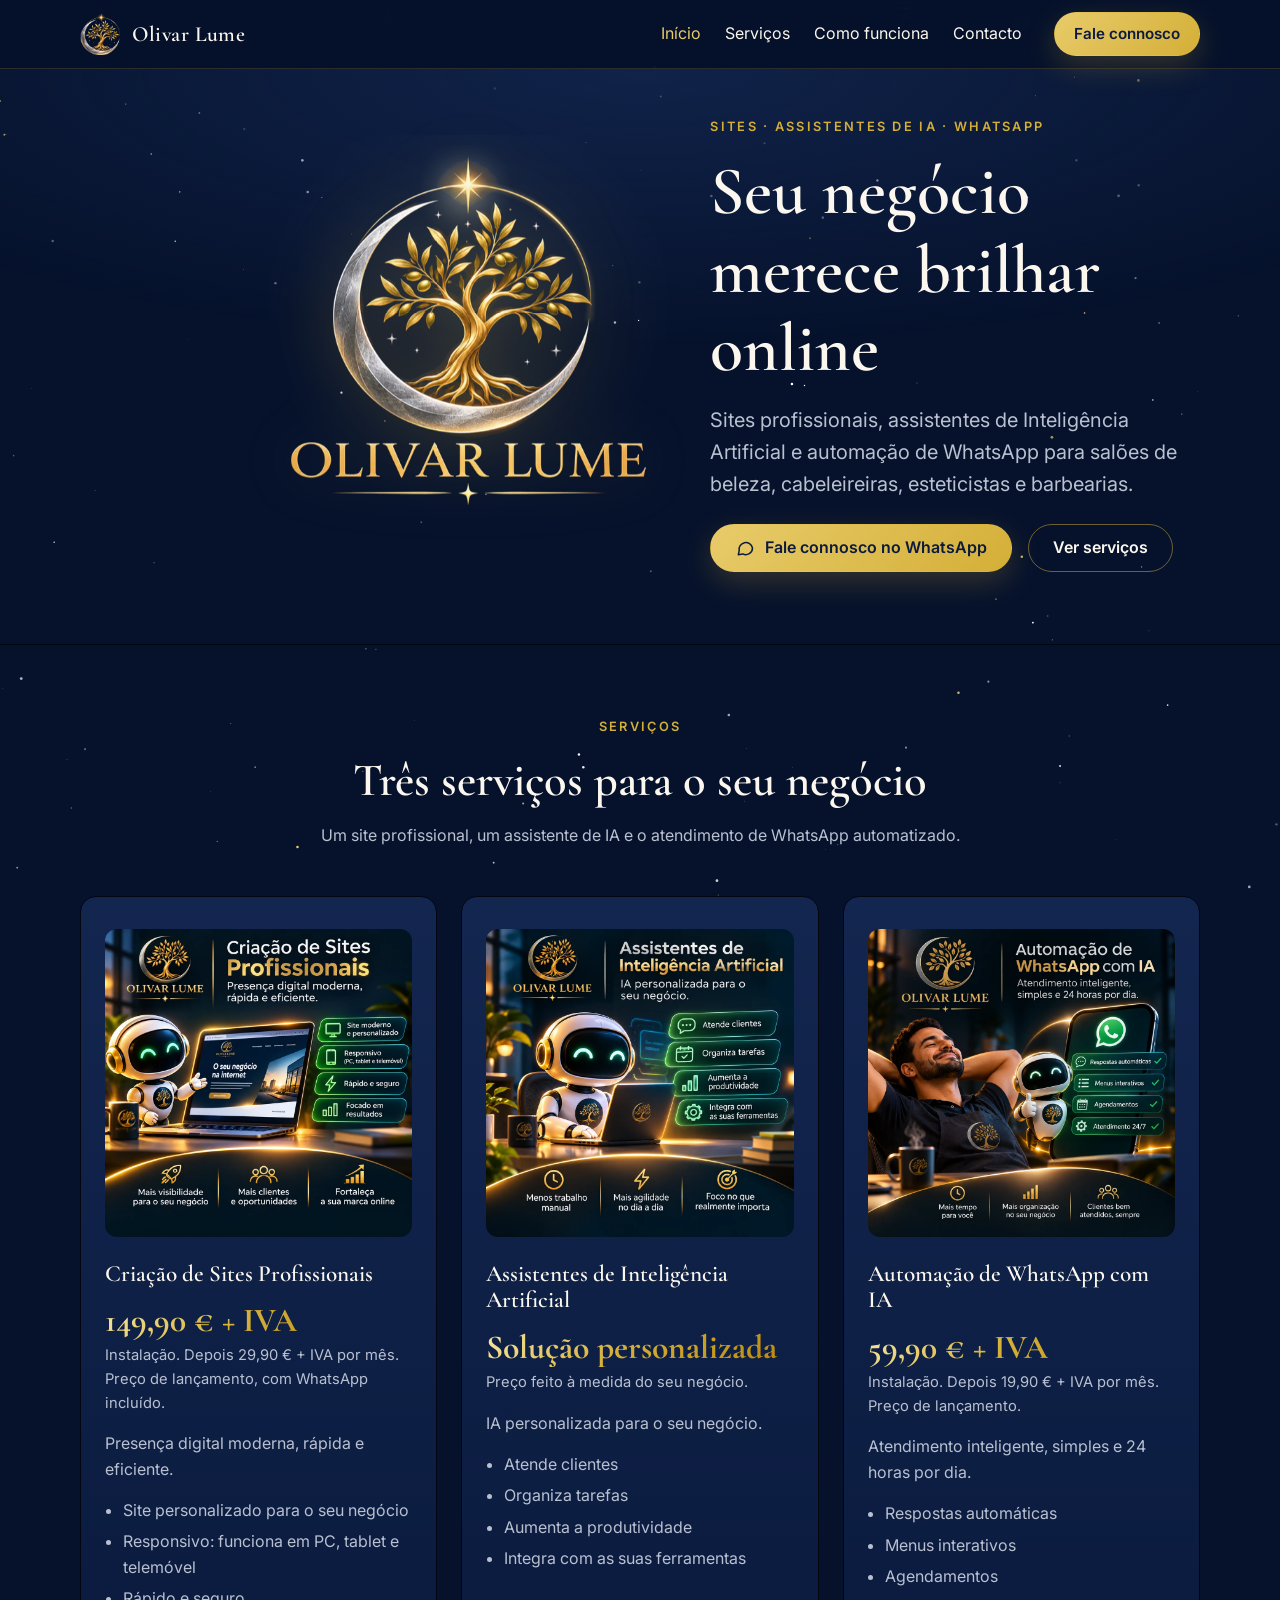
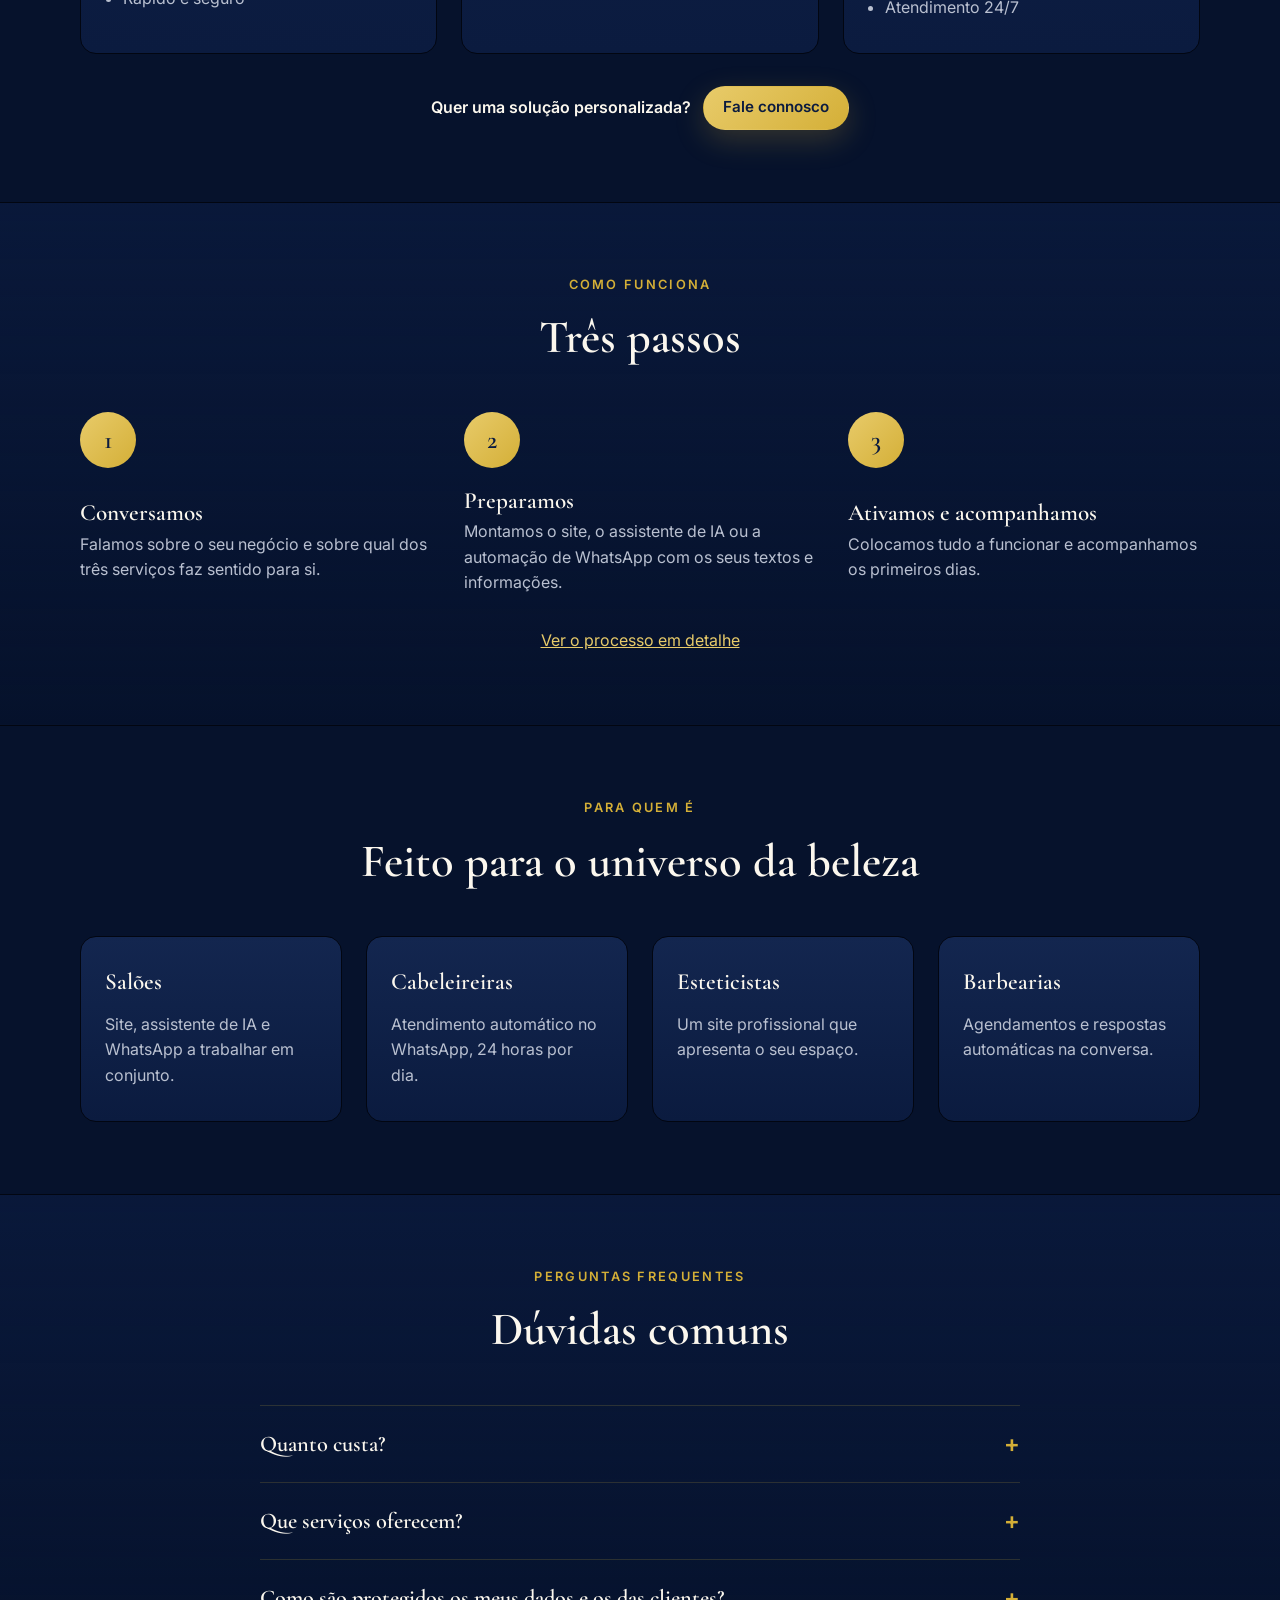
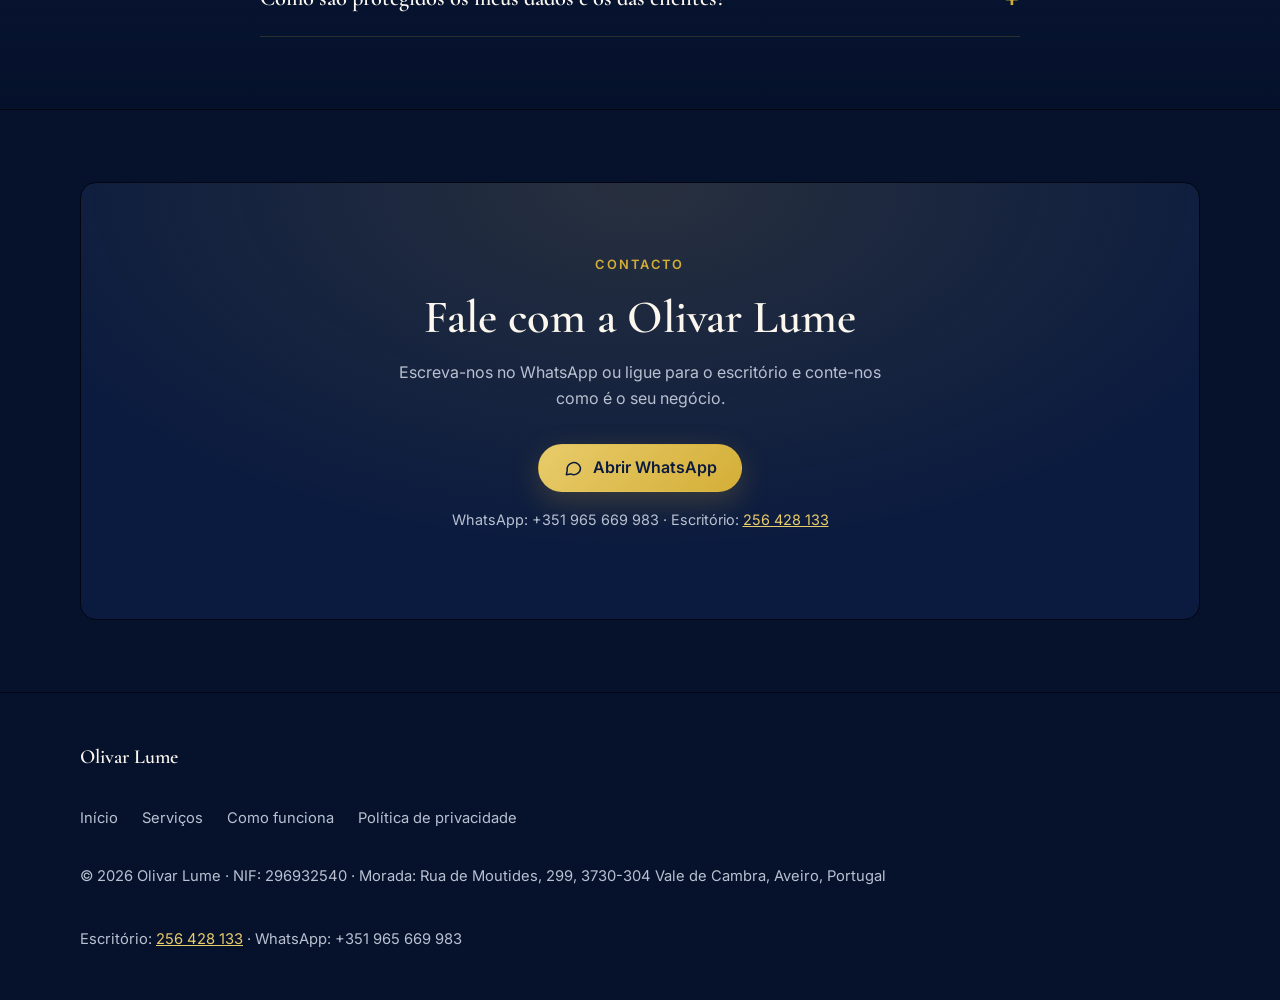
==== commit f62e7d7b: "Mostra preços em destaque nos cartões de serviço e linha de solução personalizada" ====
--- a/index.html
+++ b/index.html
@@ -90,6 +90,8 @@
           <article class="card reveal">
             <img class="card-img" src="assets/servicos/sites.webp" alt="Ilustração: robô simpático da Olivar Lume ao lado de um portátil que mostra um site moderno, com os pontos «Site moderno e personalizado», «Responsivo», «Rápido e seguro» e «Focado em resultados»" width="1000" height="1000" loading="lazy" decoding="async">
             <h3>Criação de Sites Profissionais</h3>
+            <p class="price">149,90 € + IVA</p>
+            <p class="price-note">Instalação. Depois 29,90 € + IVA por mês. Preço de lançamento, com WhatsApp incluído.</p>
             <p>Presença digital moderna, rápida e eficiente.</p>
             <ul>
             <li>Site personalizado para o seu negócio</li>
@@ -100,6 +102,8 @@
           <article class="card reveal">
             <img class="card-img" src="assets/servicos/assistentes-ia.webp" alt="Ilustração: robô da Olivar Lume a trabalhar num portátil, com os pontos «Atende clientes», «Organiza tarefas», «Aumenta a produtividade» e «Integra com as suas ferramentas»" width="1000" height="1000" loading="lazy" decoding="async">
             <h3>Assistentes de Inteligência Artificial</h3>
+            <p class="price">Solução personalizada</p>
+            <p class="price-note">Preço feito à medida do seu negócio.</p>
             <p>IA personalizada para o seu negócio.</p>
             <ul>
             <li>Atende clientes</li>
@@ -111,6 +115,8 @@
           <article class="card reveal">
             <img class="card-img" src="assets/servicos/whatsapp.webp" alt="Ilustração: empresário descontraído e um robô da Olivar Lume junto a um telemóvel com WhatsApp, que mostra respostas automáticas, menus interativos, agendamentos e atendimento 24/7" width="1000" height="1000" loading="lazy" decoding="async">
             <h3>Automação de WhatsApp com IA</h3>
+            <p class="price">59,90 € + IVA</p>
+            <p class="price-note">Instalação. Depois 19,90 € + IVA por mês. Preço de lançamento.</p>
             <p>Atendimento inteligente, simples e 24 horas por dia.</p>
             <ul>
             <li>Respostas automáticas</li>
@@ -120,6 +126,7 @@
             </ul>
           </article>
         </div>
+        <p class="custom-cta">Quer uma solução personalizada? <a class="btn btn-gold btn-sm" data-wa href="#contacto">Fale connosco</a></p>
       </div>
     </section>
 
--- a/css/style.css
+++ b/css/style.css
@@ -419,6 +419,36 @@
   margin-top: 0.35rem;
 }
 
+.card .price {
+  margin: var(--s2) 0 0;
+  font-family: var(--font-serif);
+  font-size: 2.1rem;
+  font-weight: 700;
+  line-height: 1.1;
+  color: var(--gold-hi);
+  background: linear-gradient(135deg, #F7E7A1 0%, #D4AF37 45%, #B8860B 100%);
+  -webkit-background-clip: text;
+  background-clip: text;
+  -webkit-text-fill-color: transparent;
+}
+
+.card .price-note {
+  margin: 0.25rem 0 var(--s2);
+  font-size: 0.92rem;
+  color: var(--text-soft);
+}
+
+.custom-cta {
+  margin: var(--s4) 0 0;
+  text-align: center;
+  color: var(--warm-white);
+  font-weight: 600;
+}
+
+.custom-cta .btn {
+  margin-left: var(--s1);
+}
+
 .card .more {
   display: inline-block;
   margin-top: var(--s2);
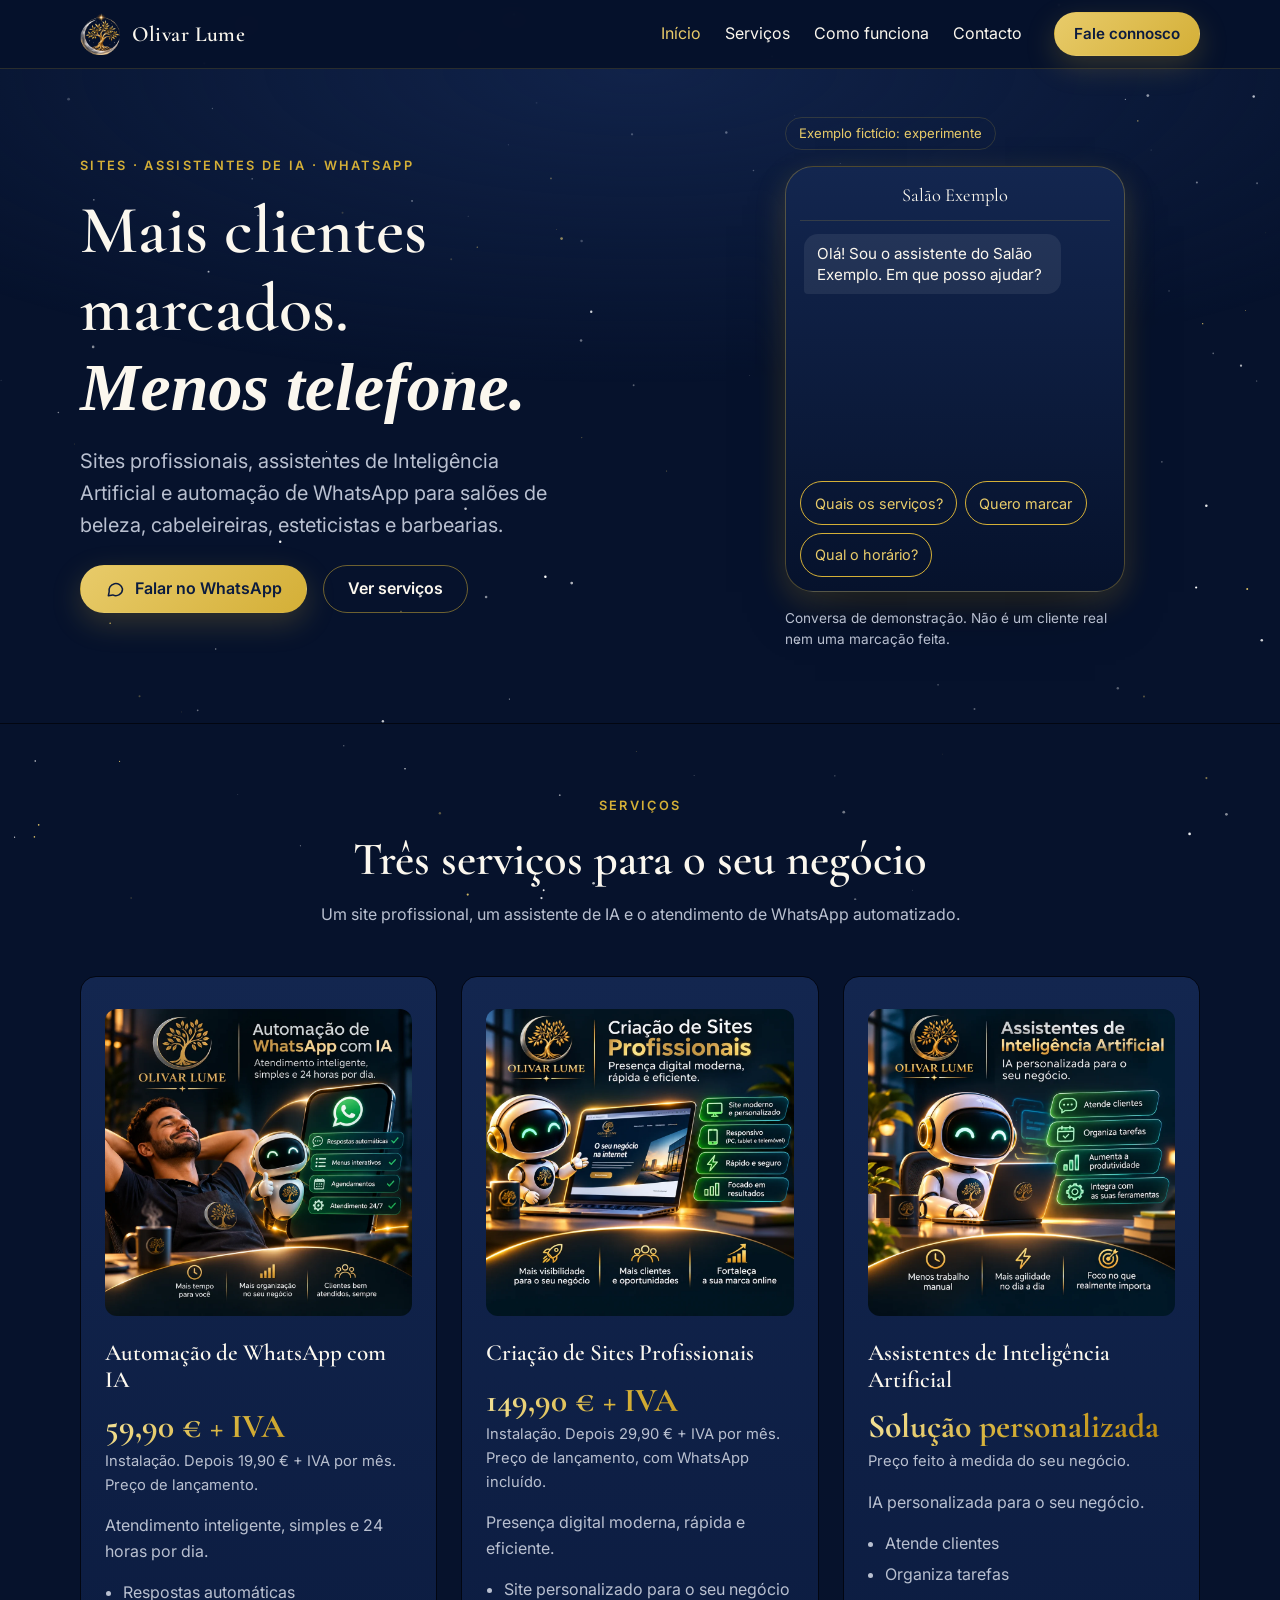
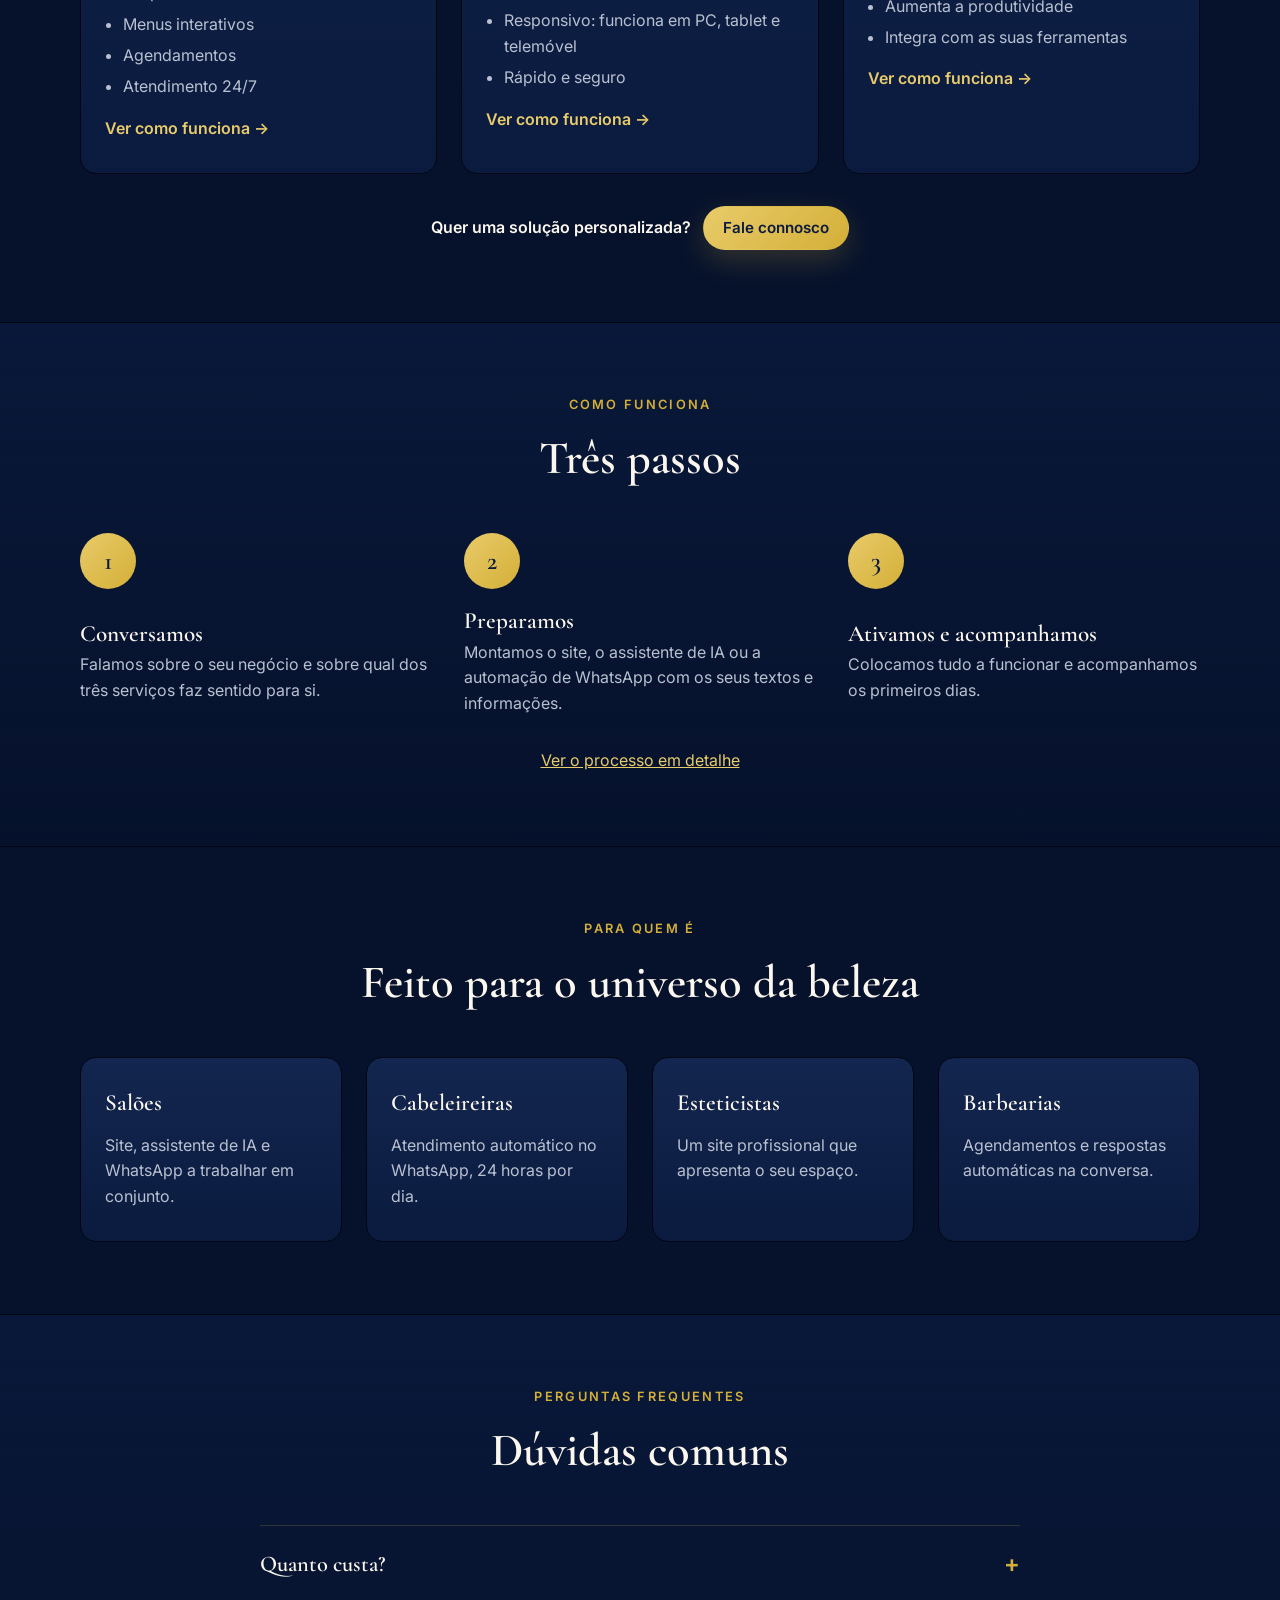
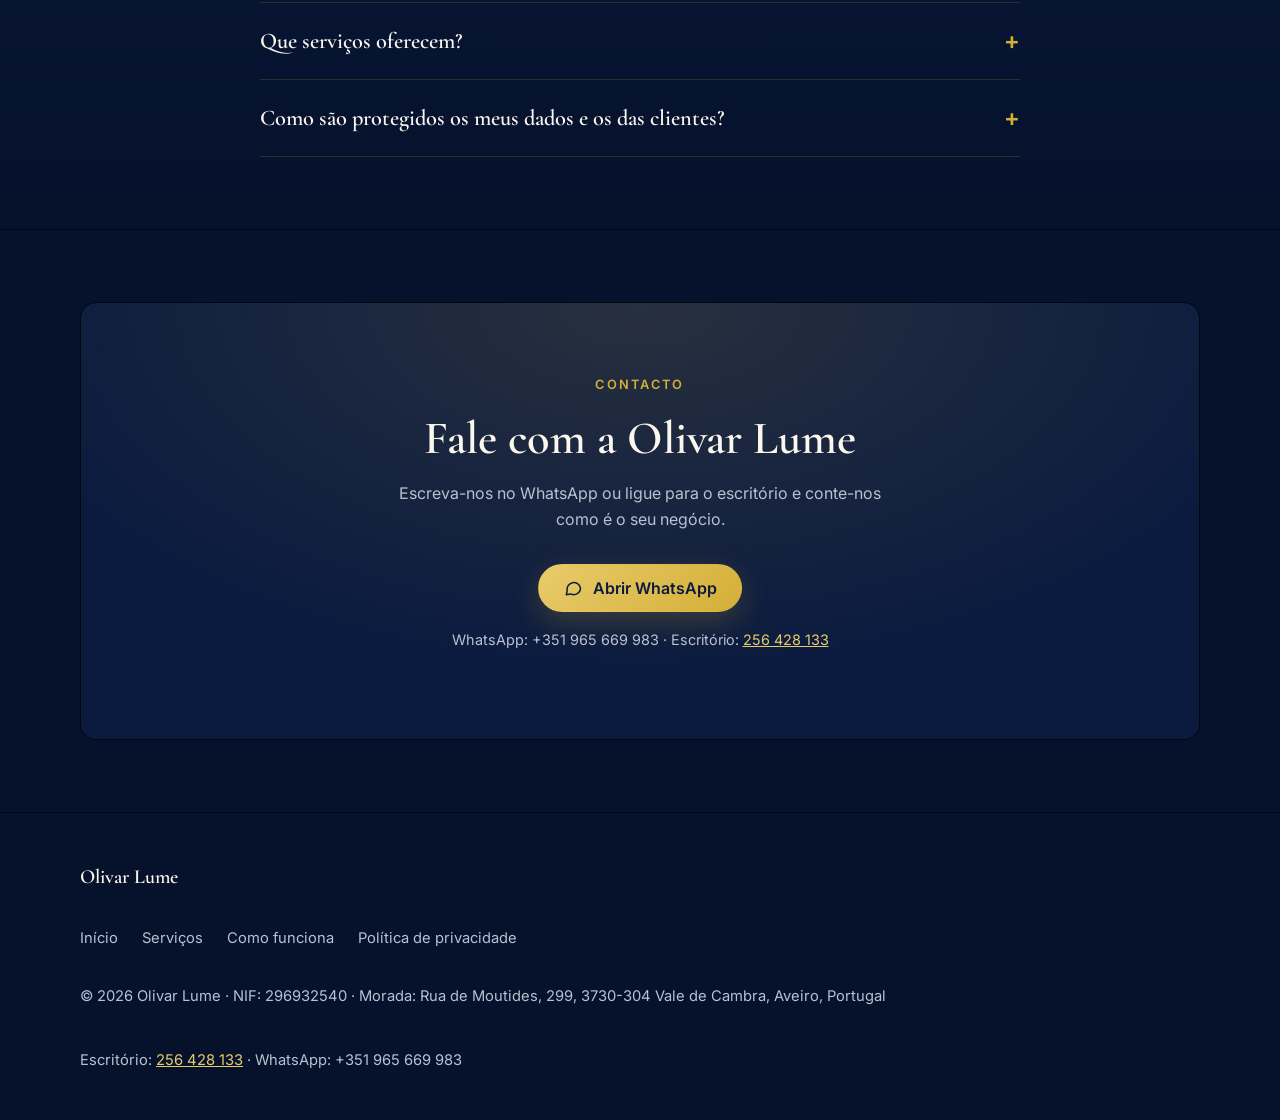
==== commit 129d827b: "Repagina a página inicial: hero Noite dourada, cartões ordenados por preço e demonstração fictícia d" ====
--- a/index.html
+++ b/index.html
@@ -49,33 +49,28 @@
 
     <section class="hero">
       <div class="container hero-grid">
-        <div class="hero-logo logo-anim" id="logo-anim">
-          <picture>
-            <source type="image/webp" srcset="assets/logo-600.webp 600w, assets/logo-1200.webp 1200w" sizes="(min-width: 800px) 420px, min(280px, 72vw)">
-            <img src="assets/logo-transparente.png" alt="Logótipo Olivar Lume: lua prateada com oliveira dourada" width="1254" height="1254" fetchpriority="high">
-          </picture>
-          <div class="logo-glow" aria-hidden="true"></div>
-          <svg class="logo-light" viewBox="0 0 100 100" aria-hidden="true" focusable="false">
-            <defs><filter id="ll-blur" x="-100%" y="-100%" width="300%" height="300%"><feGaussianBlur stdDeviation="0.6"/></filter></defs>
-            <path id="ll-arc" d="M78.77 44.13 L79.01 43.42 L79.1 42.45 L79.17 41.47 L79.2 40.5 L79.22 39.52 L79.21 38.54 L79.14 37.57 L79.08 36.59 L78.94 35.62 L78.78 34.65 L78.59 33.69 L78.35 32.74 L78.08 31.8 L77.77 30.87 L77.43 29.95 L77.06 29.04 L76.65 28.14 L76.22 27.26 L75.72 26.42 L75.23 25.57 L74.7 24.74 L74.15 23.93 L73.57 23.15 L72.93 22.4 L72.3 21.65 L71.64 20.93 L70.93 20.26 L70.18 19.63 L69.42 19.02 L68.67 18.4 L67.9 17.81 L67.13 17.21 L66.34 16.65 L65.52 16.12 L64.67 15.63 L63.81 15.18 L62.93 14.76 L62.03 14.36 L61.13 14.0 L60.22 13.65 L59.29 13.34 L58.35 13.07 L57.4 12.84 L56.45 12.64 L55.48 12.48 L54.51 12.35 L53.55 12.21 L52.57 12.17 L51.59 12.22 L50.62 12.26 L49.34 13.04" fill="none"/>
-            <path id="ll-trail" d="M78.77 44.13 L79.01 43.42 L79.1 42.45 L79.17 41.47 L79.2 40.5 L79.22 39.52 L79.21 38.54 L79.14 37.57 L79.08 36.59 L78.94 35.62 L78.78 34.65 L78.59 33.69 L78.35 32.74 L78.08 31.8 L77.77 30.87 L77.43 29.95 L77.06 29.04 L76.65 28.14 L76.22 27.26 L75.72 26.42 L75.23 25.57 L74.7 24.74 L74.15 23.93 L73.57 23.15 L72.93 22.4 L72.3 21.65 L71.64 20.93 L70.93 20.26 L70.18 19.63 L69.42 19.02 L68.67 18.4 L67.9 17.81 L67.13 17.21 L66.34 16.65 L65.52 16.12 L64.67 15.63 L63.81 15.18 L62.93 14.76 L62.03 14.36 L61.13 14.0 L60.22 13.65 L59.29 13.34 L58.35 13.07 L57.4 12.84 L56.45 12.64 L55.48 12.48 L54.51 12.35 L53.55 12.21 L52.57 12.17 L51.59 12.22 L50.62 12.26 L49.34 13.04" fill="none" stroke="#E8CB6A" stroke-width="0.55" stroke-linecap="round" filter="url(#ll-blur)"/>
-            <circle id="ll-halo" r="3.2" fill="#E8CB6A" filter="url(#ll-blur)"/>
-            <circle id="ll-dot" r="0.95" fill="#FFF6D6"/>
-            <circle id="ll-star" cx="49.34" cy="13.04" r="0.5" fill="#FFF6D6" filter="url(#ll-blur)"/>
-          </svg>
-        </div>
         <div class="hero-text">
           <span class="eyebrow">Sites · Assistentes de IA · WhatsApp</span>
-          <h1>Seu negócio merece brilhar online</h1>
+          <h1>Mais clientes marcados.<br><em>Menos telefone.</em></h1>
           <p class="lead">Sites profissionais, assistentes de Inteligência Artificial e automação de WhatsApp para salões de beleza, cabeleireiras, esteticistas e barbearias.</p>
           <div class="hero-actions">
             <a class="btn btn-gold" data-wa href="#contacto">
               <svg viewBox="0 0 24 24" fill="none" stroke="currentColor" stroke-width="1.8" stroke-linejoin="round" aria-hidden="true"><path d="M21 12a8 8 0 0 1-11.6 7.1L4 20l1-4.6A8 8 0 1 1 21 12Z"/></svg>
-              Fale connosco no WhatsApp
+              Falar no WhatsApp
             </a>
             <a class="btn btn-ghost" href="servicos.html">Ver serviços</a>
           </div>
         </div>
+
+        <figure class="demo" aria-labelledby="demo-titulo">
+          <figcaption class="demo-tag" id="demo-titulo">Exemplo fictício: experimente</figcaption>
+          <div class="phone" aria-hidden="false">
+            <div class="phone-top">Salão Exemplo</div>
+            <div class="chat" id="chat" role="log" aria-live="polite"></div>
+            <div class="chat-opts" id="chat-opts"></div>
+          </div>
+          <p class="demo-note">Conversa de demonstração. Não é um cliente real nem uma marcação feita.</p>
+        </figure>
       </div>
     </section>
 
@@ -88,8 +83,22 @@
         </div>
         <div class="grid grid-3">
           <article class="card reveal">
+            <img class="card-img" src="assets/servicos/whatsapp.webp" alt="Ilustração: empresário descontraído e um robô da Olivar Lume junto a um telemóvel com WhatsApp, que mostra respostas automáticas, menus interativos, agendamentos e atendimento 24/7" width="1000" height="1000" loading="lazy" decoding="async">
+            <h3><a class="card-link" href="servico-whatsapp.html">Automação de WhatsApp com IA</a></h3>
+            <p class="price">59,90 € + IVA</p>
+            <p class="price-note">Instalação. Depois 19,90 € + IVA por mês. Preço de lançamento.</p>
+            <p>Atendimento inteligente, simples e 24 horas por dia.</p>
+            <ul>
+            <li>Respostas automáticas</li>
+            <li>Menus interativos</li>
+            <li>Agendamentos</li>
+            <li>Atendimento 24/7</li>
+            </ul>
+            <a class="card-more" href="servico-whatsapp.html">Ver como funciona <span aria-hidden="true">→</span></a>
+          </article>
+          <article class="card reveal">
             <img class="card-img" src="assets/servicos/sites.webp" alt="Ilustração: robô simpático da Olivar Lume ao lado de um portátil que mostra um site moderno, com os pontos «Site moderno e personalizado», «Responsivo», «Rápido e seguro» e «Focado em resultados»" width="1000" height="1000" loading="lazy" decoding="async">
-            <h3>Criação de Sites Profissionais</h3>
+            <h3><a class="card-link" href="servico-sites.html">Criação de Sites Profissionais</a></h3>
             <p class="price">149,90 € + IVA</p>
             <p class="price-note">Instalação. Depois 29,90 € + IVA por mês. Preço de lançamento, com WhatsApp incluído.</p>
             <p>Presença digital moderna, rápida e eficiente.</p>
@@ -98,10 +107,11 @@
             <li>Responsivo: funciona em PC, tablet e telemóvel</li>
             <li>Rápido e seguro</li>
             </ul>
+            <a class="card-more" href="servico-sites.html">Ver como funciona <span aria-hidden="true">→</span></a>
           </article>
           <article class="card reveal">
             <img class="card-img" src="assets/servicos/assistentes-ia.webp" alt="Ilustração: robô da Olivar Lume a trabalhar num portátil, com os pontos «Atende clientes», «Organiza tarefas», «Aumenta a produtividade» e «Integra com as suas ferramentas»" width="1000" height="1000" loading="lazy" decoding="async">
-            <h3>Assistentes de Inteligência Artificial</h3>
+            <h3><a class="card-link" href="servico-assistentes.html">Assistentes de Inteligência Artificial</a></h3>
             <p class="price">Solução personalizada</p>
             <p class="price-note">Preço feito à medida do seu negócio.</p>
             <p>IA personalizada para o seu negócio.</p>
@@ -111,19 +121,7 @@
             <li>Aumenta a produtividade</li>
             <li>Integra com as suas ferramentas</li>
             </ul>
-          </article>
-          <article class="card reveal">
-            <img class="card-img" src="assets/servicos/whatsapp.webp" alt="Ilustração: empresário descontraído e um robô da Olivar Lume junto a um telemóvel com WhatsApp, que mostra respostas automáticas, menus interativos, agendamentos e atendimento 24/7" width="1000" height="1000" loading="lazy" decoding="async">
-            <h3>Automação de WhatsApp com IA</h3>
-            <p class="price">59,90 € + IVA</p>
-            <p class="price-note">Instalação. Depois 19,90 € + IVA por mês. Preço de lançamento.</p>
-            <p>Atendimento inteligente, simples e 24 horas por dia.</p>
-            <ul>
-            <li>Respostas automáticas</li>
-            <li>Menus interativos</li>
-            <li>Agendamentos</li>
-            <li>Atendimento 24/7</li>
-            </ul>
+            <a class="card-more" href="servico-assistentes.html">Ver como funciona <span aria-hidden="true">→</span></a>
           </article>
         </div>
         <p class="custom-cta">Quer uma solução personalizada? <a class="btn btn-gold btn-sm" data-wa href="#contacto">Fale connosco</a></p>
@@ -247,5 +245,6 @@
   <script src="config.js"></script>
   <script src="js/main.js" defer></script>
   <script src="js/effects.js" defer></script>
+  <script src="js/demo.js" defer></script>
 </body>
 </html>
--- a/css/style.css
+++ b/css/style.css
@@ -929,3 +929,182 @@
     cursor: none !important;
   }
 }
+
+/* Cartões de serviço clicáveis e páginas de detalhe */
+
+.card .card-link {
+  color: inherit;
+  text-decoration: none;
+}
+
+.card .card-link::after {
+  content: "";
+  position: absolute;
+  inset: 0;
+  border-radius: inherit;
+}
+
+.card .card-more {
+  position: relative;
+  display: inline-block;
+  margin-top: var(--s2);
+  font-weight: 600;
+  color: var(--gold-hi);
+  text-decoration: none;
+}
+
+.service-price {
+  display: grid;
+  gap: 0.25rem;
+  margin: var(--s3) 0 var(--s3);
+}
+
+.service-price .price {
+  margin: 0;
+  font-family: var(--font-serif);
+  font-size: clamp(2.2rem, 6vw, 3rem);
+  font-weight: 700;
+  line-height: 1.1;
+  background: linear-gradient(135deg, #F7E7A1 0%, #D4AF37 45%, #B8860B 100%);
+  -webkit-background-clip: text;
+  background-clip: text;
+  -webkit-text-fill-color: transparent;
+}
+
+.service-price .price-note {
+  color: var(--text-soft);
+  font-size: 0.92rem;
+}
+
+.benefits {
+  margin: 0;
+  padding: 0;
+  list-style: none;
+  display: grid;
+  gap: var(--s2);
+  grid-template-columns: 1fr;
+}
+
+.benefits li {
+  padding: var(--s2) var(--s3);
+  border: 1px solid var(--line);
+  border-radius: var(--radius);
+  background: rgba(212, 175, 55, 0.05);
+}
+
+@media (min-width: 720px) {
+  .benefits {
+    grid-template-columns: 1fr 1fr;
+  }
+}
+
+/* Noite dourada: demonstração fictícia do WhatsApp */
+
+.demo {
+  margin: 0;
+  justify-self: center;
+  width: min(100%, 340px);
+}
+
+.demo-tag {
+  display: inline-block;
+  margin-bottom: var(--s2);
+  padding: 0.3rem 0.8rem;
+  border-radius: 999px;
+  border: 1px solid var(--line);
+  color: var(--gold-hi);
+  font-size: 0.82rem;
+}
+
+.phone {
+  background: linear-gradient(180deg, var(--navy-700), var(--navy-900));
+  border: 1px solid rgba(212, 175, 55, 0.35);
+  border-radius: 28px;
+  padding: 14px;
+  box-shadow: 0 30px 60px -30px rgba(0, 0, 0, 0.6), var(--shadow-gold);
+}
+
+.phone-top {
+  text-align: center;
+  font-family: var(--font-serif);
+  font-size: 1.15rem;
+  color: var(--warm-white);
+  padding-bottom: 0.6rem;
+  border-bottom: 1px solid var(--line);
+  margin-bottom: 0.6rem;
+}
+
+.chat {
+  display: flex;
+  flex-direction: column;
+  gap: 0.5rem;
+  min-height: 240px;
+  max-height: 300px;
+  overflow-y: auto;
+  padding: 0.25rem;
+}
+
+.bubble {
+  max-width: 85%;
+  padding: 0.55rem 0.8rem;
+  border-radius: 14px;
+  font-size: 0.95rem;
+  line-height: 1.4;
+  animation: bubble-in 0.35s ease both;
+}
+
+.bubble.bot {
+  align-self: flex-start;
+  background: rgba(255, 255, 255, 0.08);
+  color: var(--warm-white);
+  border-bottom-left-radius: 4px;
+}
+
+.bubble.me {
+  align-self: flex-end;
+  background: linear-gradient(135deg, #F7E7A1, #D4AF37);
+  color: var(--navy-900);
+  border-bottom-right-radius: 4px;
+}
+
+.chat-opts {
+  display: flex;
+  flex-wrap: wrap;
+  gap: 0.45rem;
+  margin-top: 0.7rem;
+  min-height: 44px;
+}
+
+.chat-opt {
+  min-height: 44px;
+  padding: 0.5rem 0.85rem;
+  border-radius: 999px;
+  border: 1px solid var(--gold);
+  background: transparent;
+  color: var(--gold-hi);
+  font: inherit;
+  font-size: 0.9rem;
+  cursor: pointer;
+  transition: background 0.2s ease, color 0.2s ease;
+}
+
+.chat-opt:hover,
+.chat-opt:focus-visible {
+  background: var(--gold);
+  color: var(--navy-900);
+}
+
+.demo-note {
+  margin: var(--s2) 0 0;
+  font-size: 0.85rem;
+  color: var(--text-soft);
+}
+
+@keyframes bubble-in {
+  from { opacity: 0; transform: translateY(6px); }
+  to { opacity: 1; transform: none; }
+}
+
+@media (prefers-reduced-motion: reduce) {
+  .bubble { animation: none; }
+}
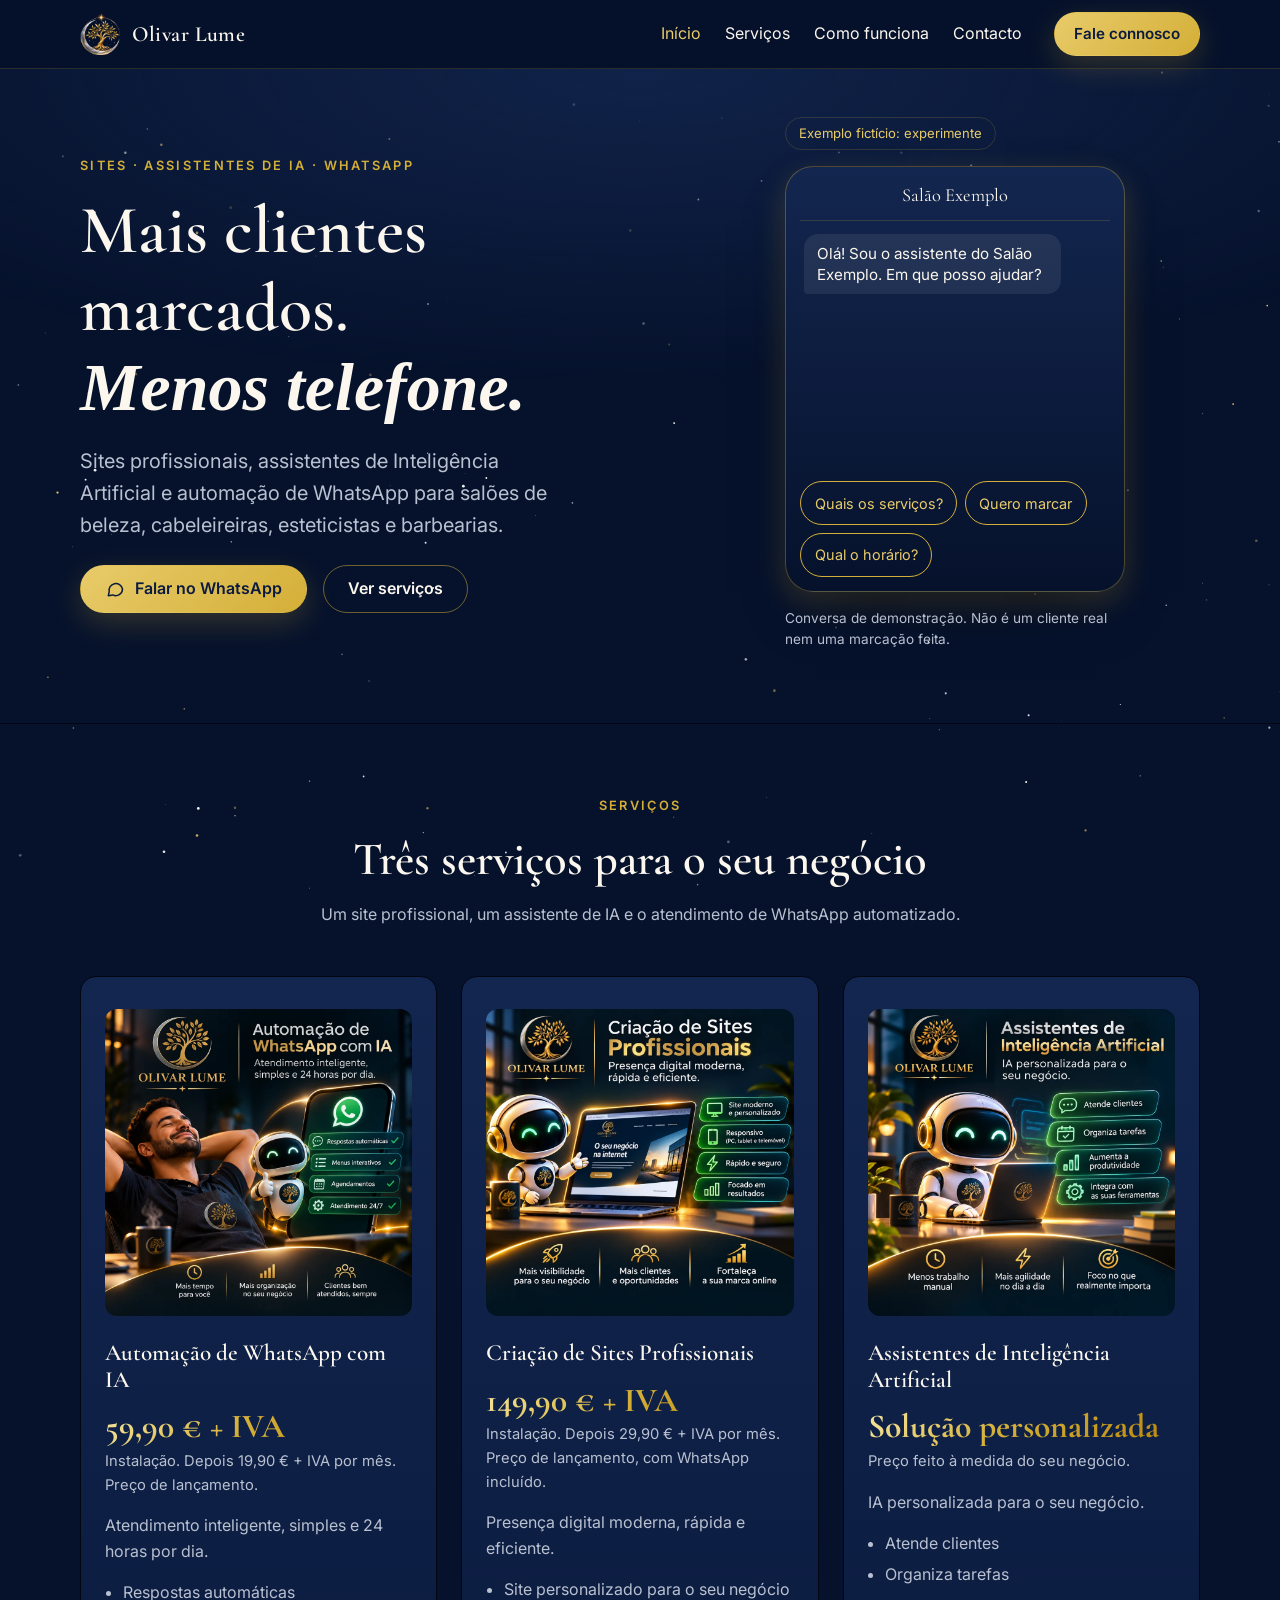
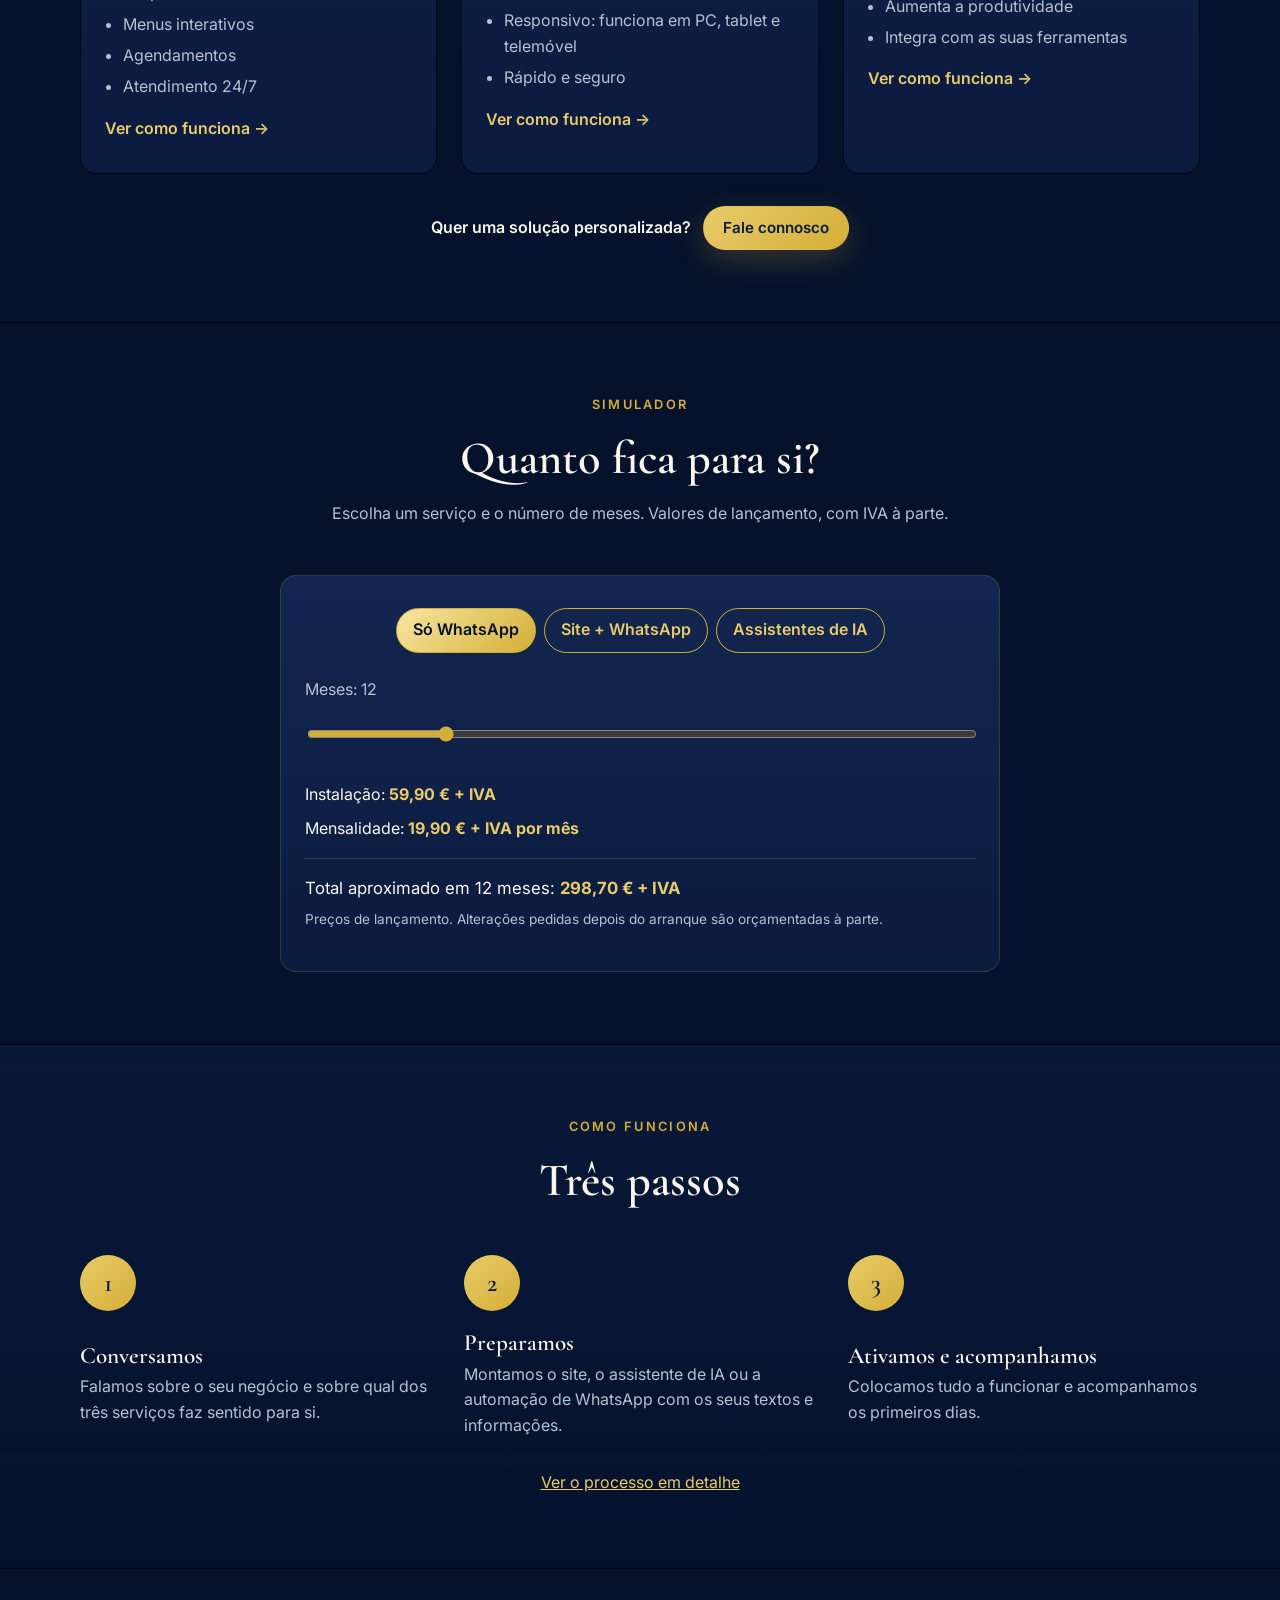
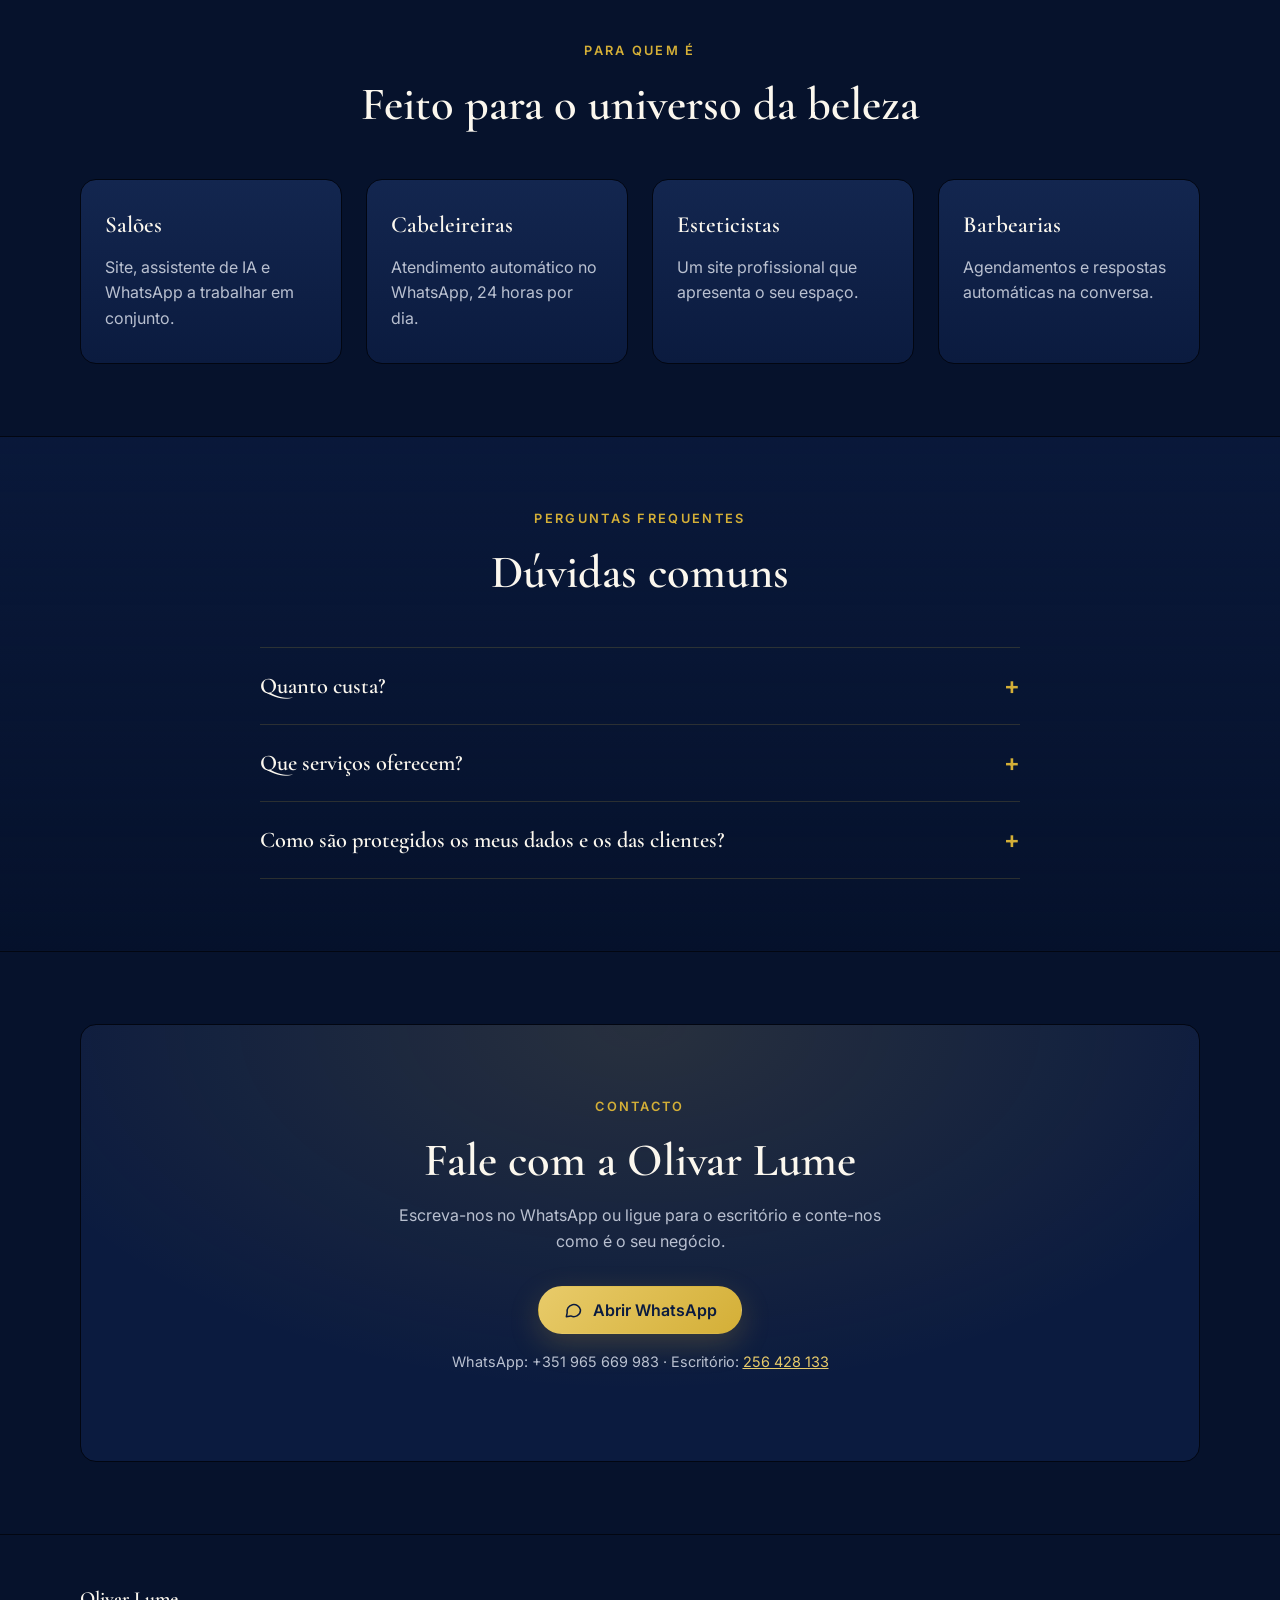
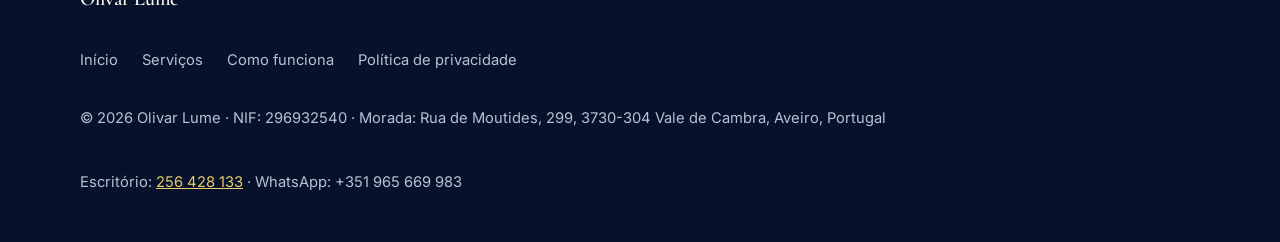
==== commit 17bfe660: "Adiciona simulador de custo com preços de lançamento e microinterações discretas - Escolha de serviç" ====
--- a/index.html
+++ b/index.html
@@ -128,6 +128,33 @@
       </div>
     </section>
 
+    <section class="section" id="simulador">
+      <div class="container">
+        <div class="section-head reveal">
+          <span class="eyebrow">Simulador</span>
+          <h2>Quanto fica para si?</h2>
+          <p>Escolha um serviço e o número de meses. Valores de lançamento, com IVA à parte.</p>
+        </div>
+        <div class="sim reveal">
+          <div class="sim-choices" role="radiogroup" aria-label="Escolha um serviço">
+            <button type="button" class="sim-opt" role="radio" aria-checked="true" data-id="whatsapp">Só WhatsApp</button>
+            <button type="button" class="sim-opt" role="radio" aria-checked="false" data-id="sites">Site + WhatsApp</button>
+            <button type="button" class="sim-opt" role="radio" aria-checked="false" data-id="assistentes">Assistentes de IA</button>
+          </div>
+          <label class="sim-range" for="sim-range">
+            <span>Meses: <output id="sim-meses" for="sim-range">12</output></span>
+            <input type="range" id="sim-range" min="6" max="36" step="6" value="12">
+          </label>
+          <div class="sim-result" aria-live="polite">
+            <p>Instalação: <strong id="sim-inst"></strong></p>
+            <p>Mensalidade: <strong id="sim-mens"></strong></p>
+            <p class="sim-total" id="sim-total"></p>
+            <p class="note">Preços de lançamento. Alterações pedidas depois do arranque são orçamentadas à parte.</p>
+          </div>
+        </div>
+      </div>
+    </section>
+
     <section class="section section-alt" id="como-funciona">
       <div class="container">
         <div class="section-head reveal">
@@ -246,5 +273,6 @@
   <script src="js/main.js" defer></script>
   <script src="js/effects.js" defer></script>
   <script src="js/demo.js" defer></script>
+  <script src="js/simulador.js" defer></script>
 </body>
 </html>
--- a/css/style.css
+++ b/css/style.css
@@ -1108,3 +1108,96 @@
 @media (prefers-reduced-motion: reduce) {
   .bubble { animation: none; }
 }
+
+/* Simulador de custo e microinterações discretas */
+
+.sim {
+  max-width: 720px;
+  margin: 0 auto;
+  padding: var(--s4) var(--s3);
+  border-radius: var(--radius);
+  border: 1px solid var(--line);
+  background: linear-gradient(180deg, var(--navy-700) 0%, var(--navy-800) 100%);
+}
+
+.sim-choices {
+  display: flex;
+  flex-wrap: wrap;
+  gap: var(--s1);
+  justify-content: center;
+  margin-bottom: var(--s3);
+}
+
+.sim-opt {
+  min-height: 44px;
+  padding: 0.55rem 1rem;
+  border-radius: 999px;
+  border: 1px solid var(--gold);
+  background: transparent;
+  color: var(--gold-hi);
+  font: inherit;
+  font-weight: 600;
+  cursor: pointer;
+  transition: background 0.2s ease, color 0.2s ease, transform 0.15s ease;
+}
+
+.sim-opt:hover,
+.sim-opt:focus-visible {
+  background: rgba(212, 175, 55, 0.15);
+}
+
+.sim-opt[aria-checked="true"] {
+  background: linear-gradient(135deg, #F7E7A1, #D4AF37);
+  color: var(--navy-900);
+}
+
+.sim-opt:active,
+.btn:active {
+  transform: scale(0.98);
+}
+
+.sim-range {
+  display: grid;
+  gap: var(--s1);
+  margin-bottom: var(--s3);
+  color: var(--text-soft);
+}
+
+.sim-range input {
+  width: 100%;
+  accent-color: var(--gold);
+  min-height: 44px;
+}
+
+.sim-result p {
+  margin: 0 0 var(--s1);
+  color: var(--warm-white);
+}
+
+.sim-result strong {
+  color: var(--gold-hi);
+  font-weight: 700;
+}
+
+.sim-total {
+  margin-top: var(--s2) !important;
+  padding-top: var(--s2);
+  border-top: 1px solid var(--line);
+  font-size: 1.05rem;
+}
+
+.sim-result .note {
+  color: var(--text-soft);
+  font-size: 0.85rem;
+}
+
+@media (prefers-reduced-motion: reduce) {
+  .sim-opt,
+  .btn {
+    transition: none;
+  }
+  .sim-opt:active,
+  .btn:active {
+    transform: none;
+  }
+}
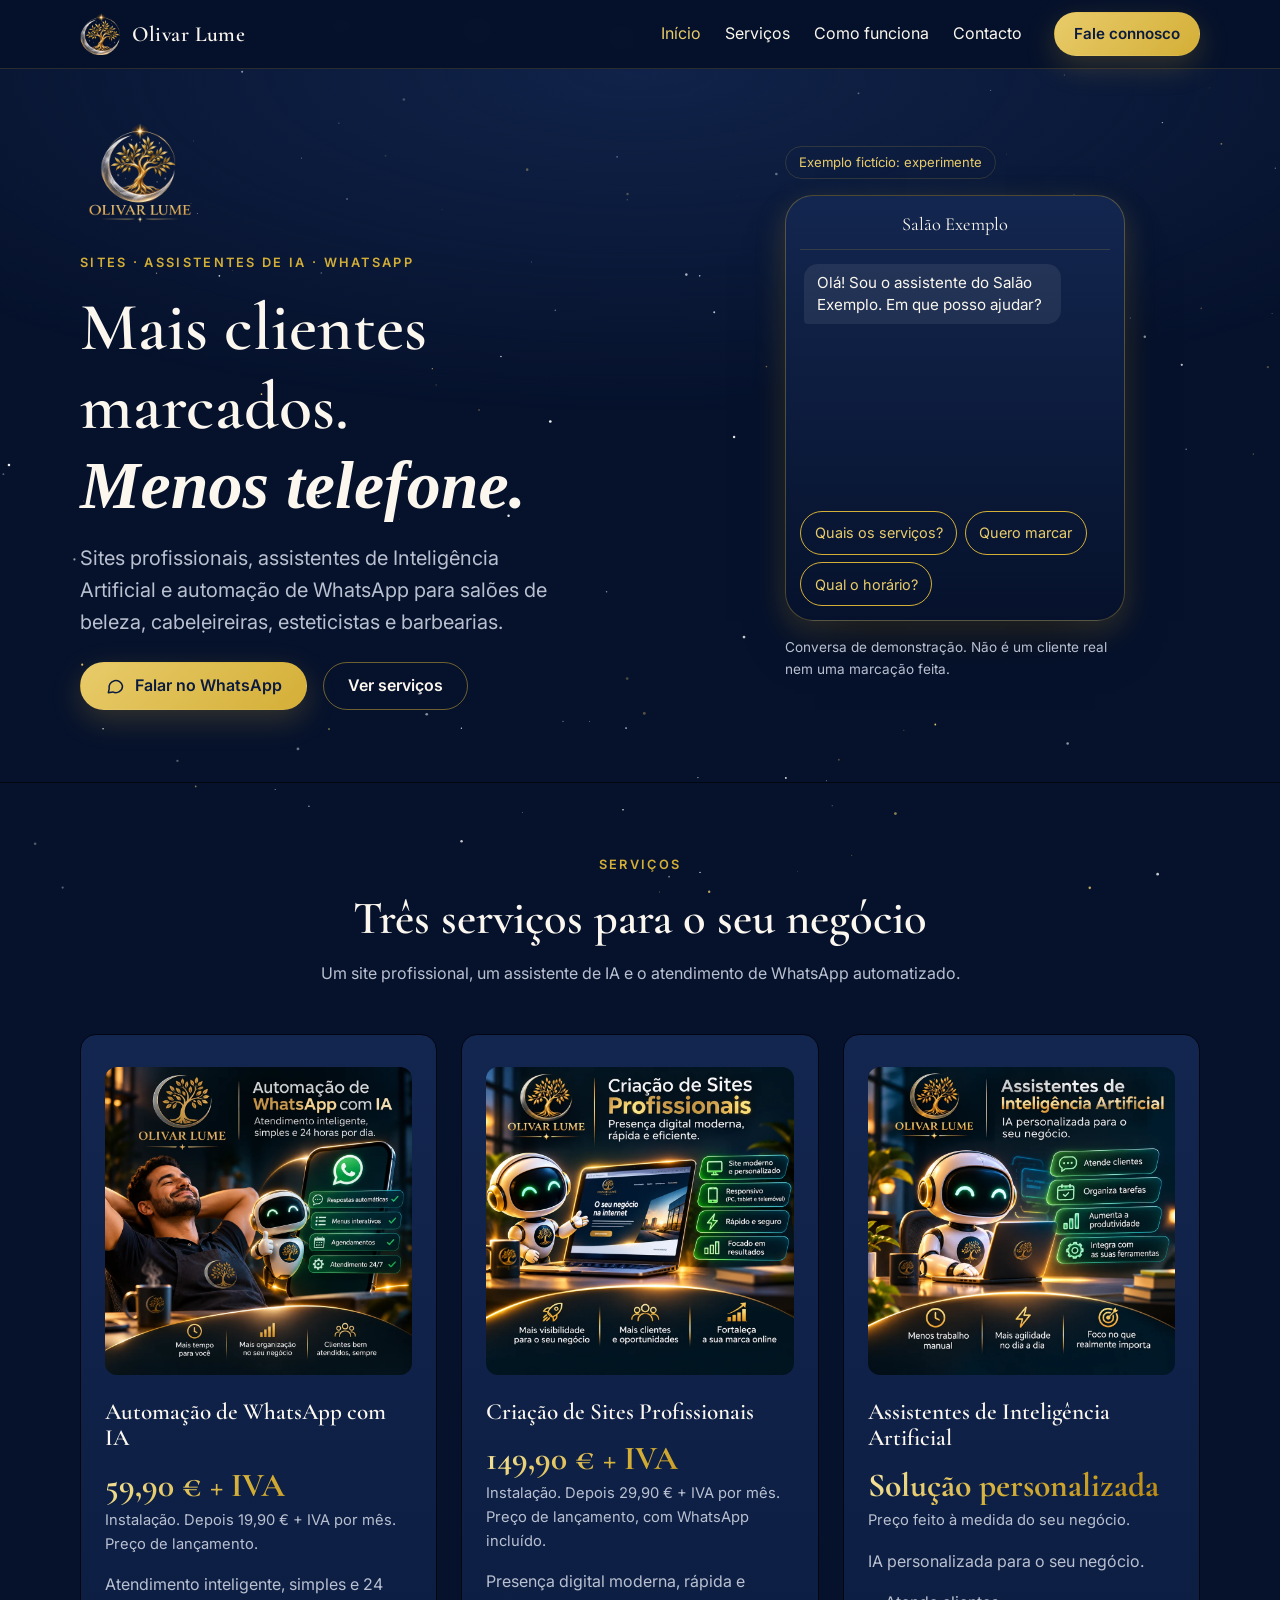
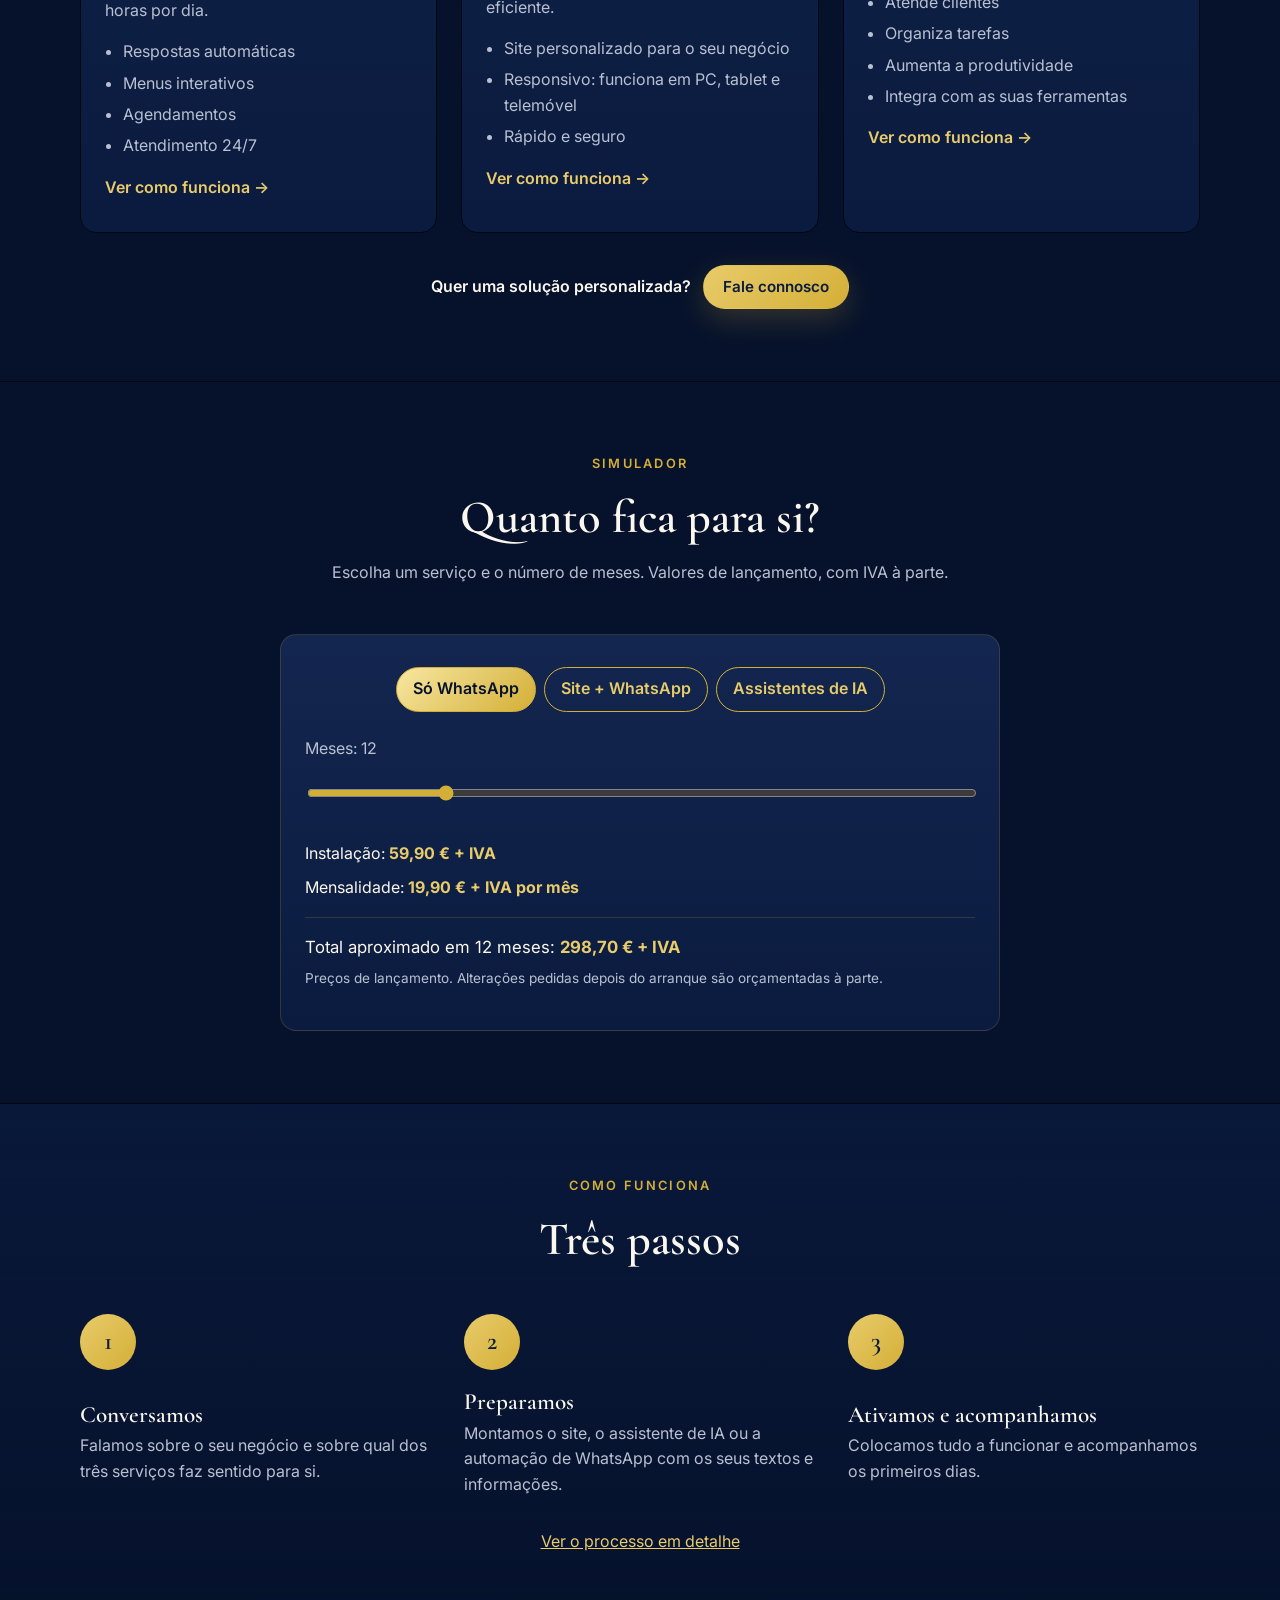
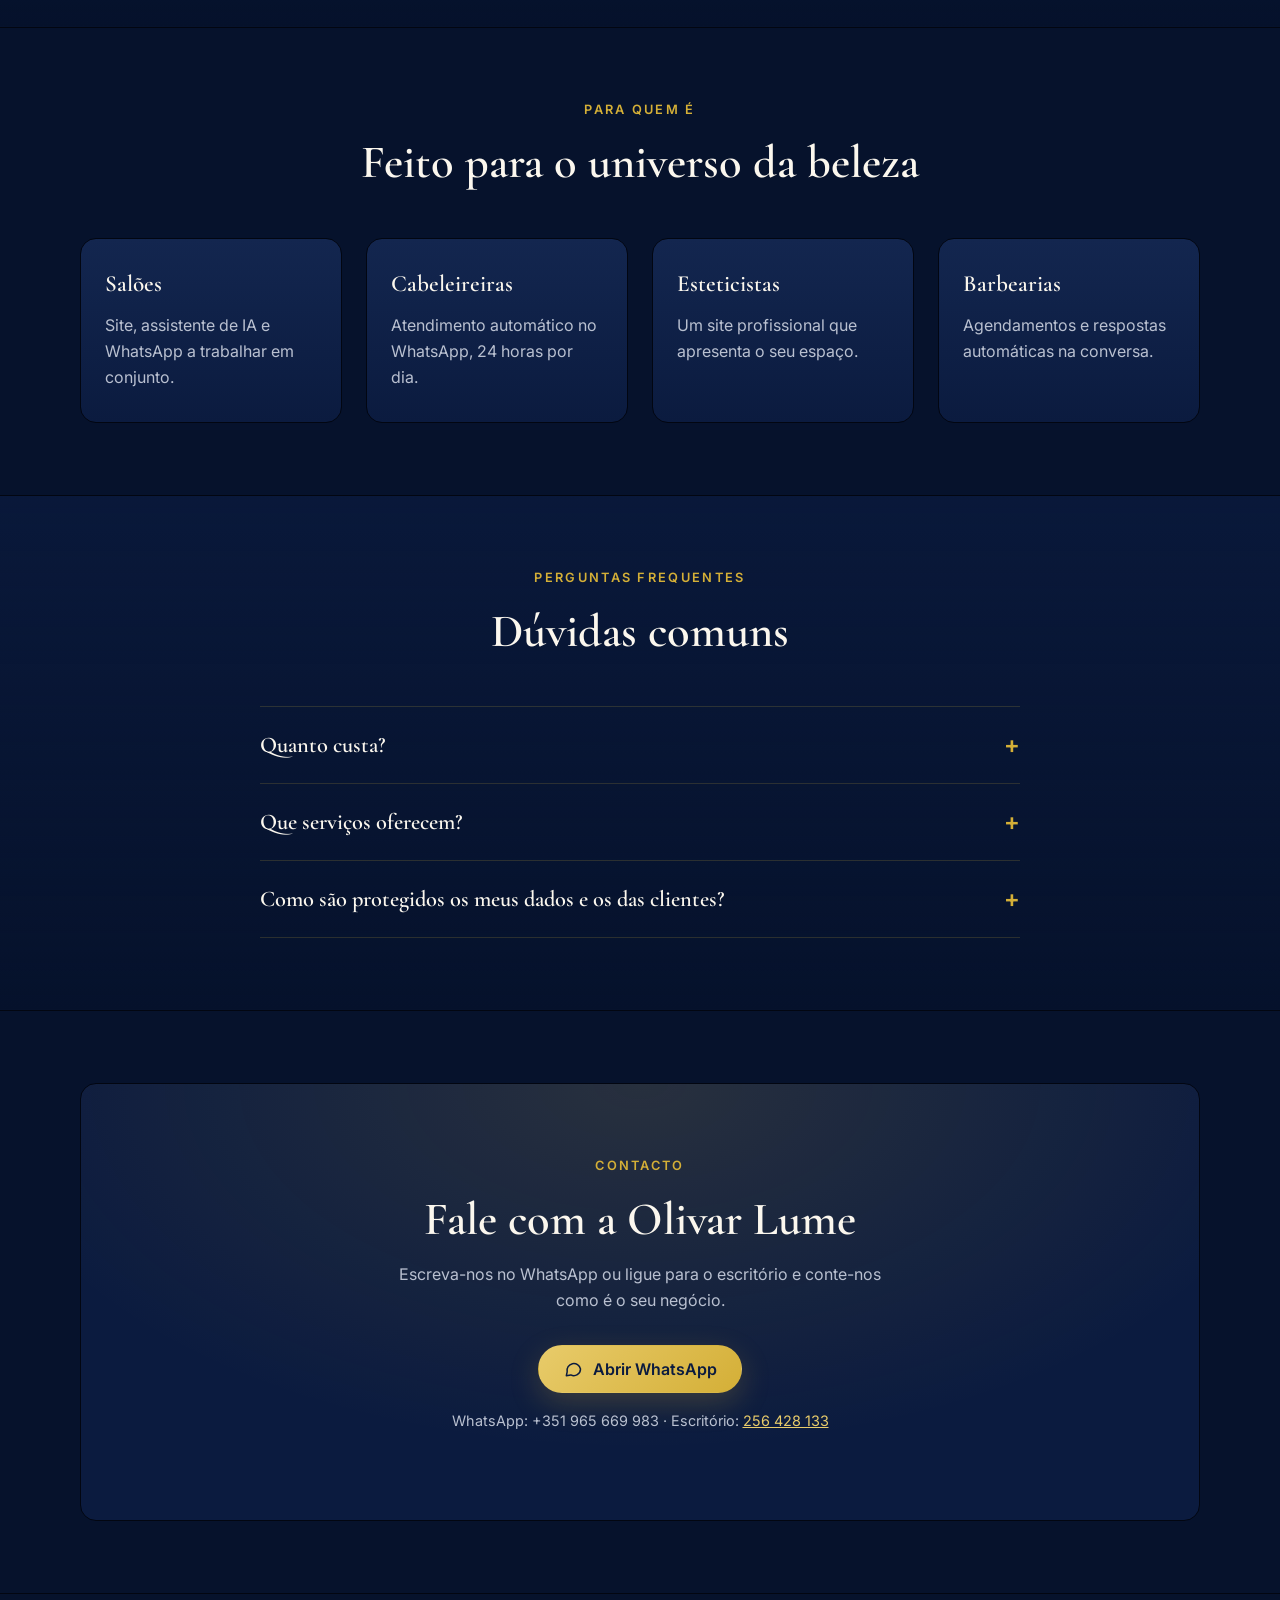
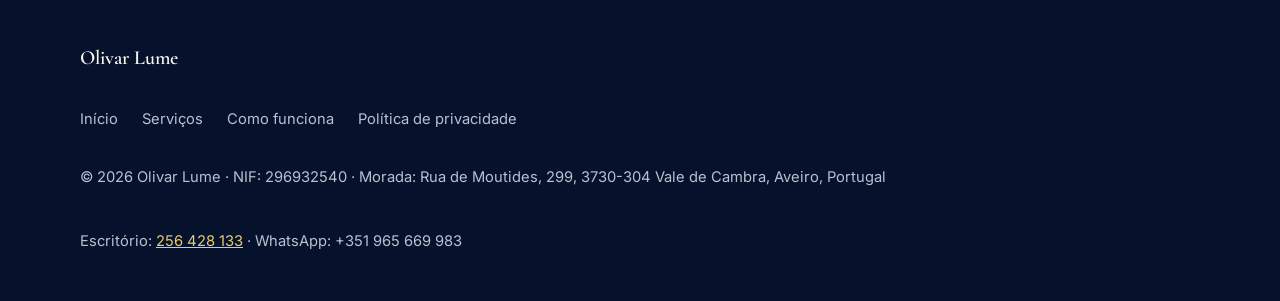
==== commit d3dbf67b: "Restaura o logótipo na página inicial e liga a página Como funciona aos serviços - Contraste verific" ====
--- a/index.html
+++ b/index.html
@@ -50,6 +50,10 @@
     <section class="hero">
       <div class="container hero-grid">
         <div class="hero-text">
+          <picture class="hero-brand">
+            <source type="image/webp" srcset="assets/logo-600.webp">
+            <img src="assets/logo-transparente.png" alt="Logótipo Olivar Lume" width="120" height="120">
+          </picture>
           <span class="eyebrow">Sites · Assistentes de IA · WhatsApp</span>
           <h1>Mais clientes marcados.<br><em>Menos telefone.</em></h1>
           <p class="lead">Sites profissionais, assistentes de Inteligência Artificial e automação de WhatsApp para salões de beleza, cabeleireiras, esteticistas e barbearias.</p>
--- a/css/style.css
+++ b/css/style.css
@@ -1201,3 +1201,40 @@
     transform: none;
   }
 }
+
+/* Ajustes finais: marca na página inicial e ligações dos serviços */
+
+.hero-brand {
+  display: block;
+  width: 120px;
+  margin-bottom: var(--s2);
+}
+
+.hero-brand img {
+  width: 120px;
+  height: auto;
+}
+
+.service-links {
+  display: flex;
+  flex-wrap: wrap;
+  gap: var(--s1) var(--s2);
+  margin-top: var(--s3);
+}
+
+.service-links a {
+  display: inline-flex;
+  align-items: center;
+  min-height: 44px;
+  padding: 0.5rem 1rem;
+  border: 1px solid var(--gold);
+  border-radius: 999px;
+  color: var(--gold-hi);
+  text-decoration: none;
+  font-weight: 600;
+}
+
+.service-links a:hover,
+.service-links a:focus-visible {
+  background: rgba(212, 175, 55, 0.15);
+}
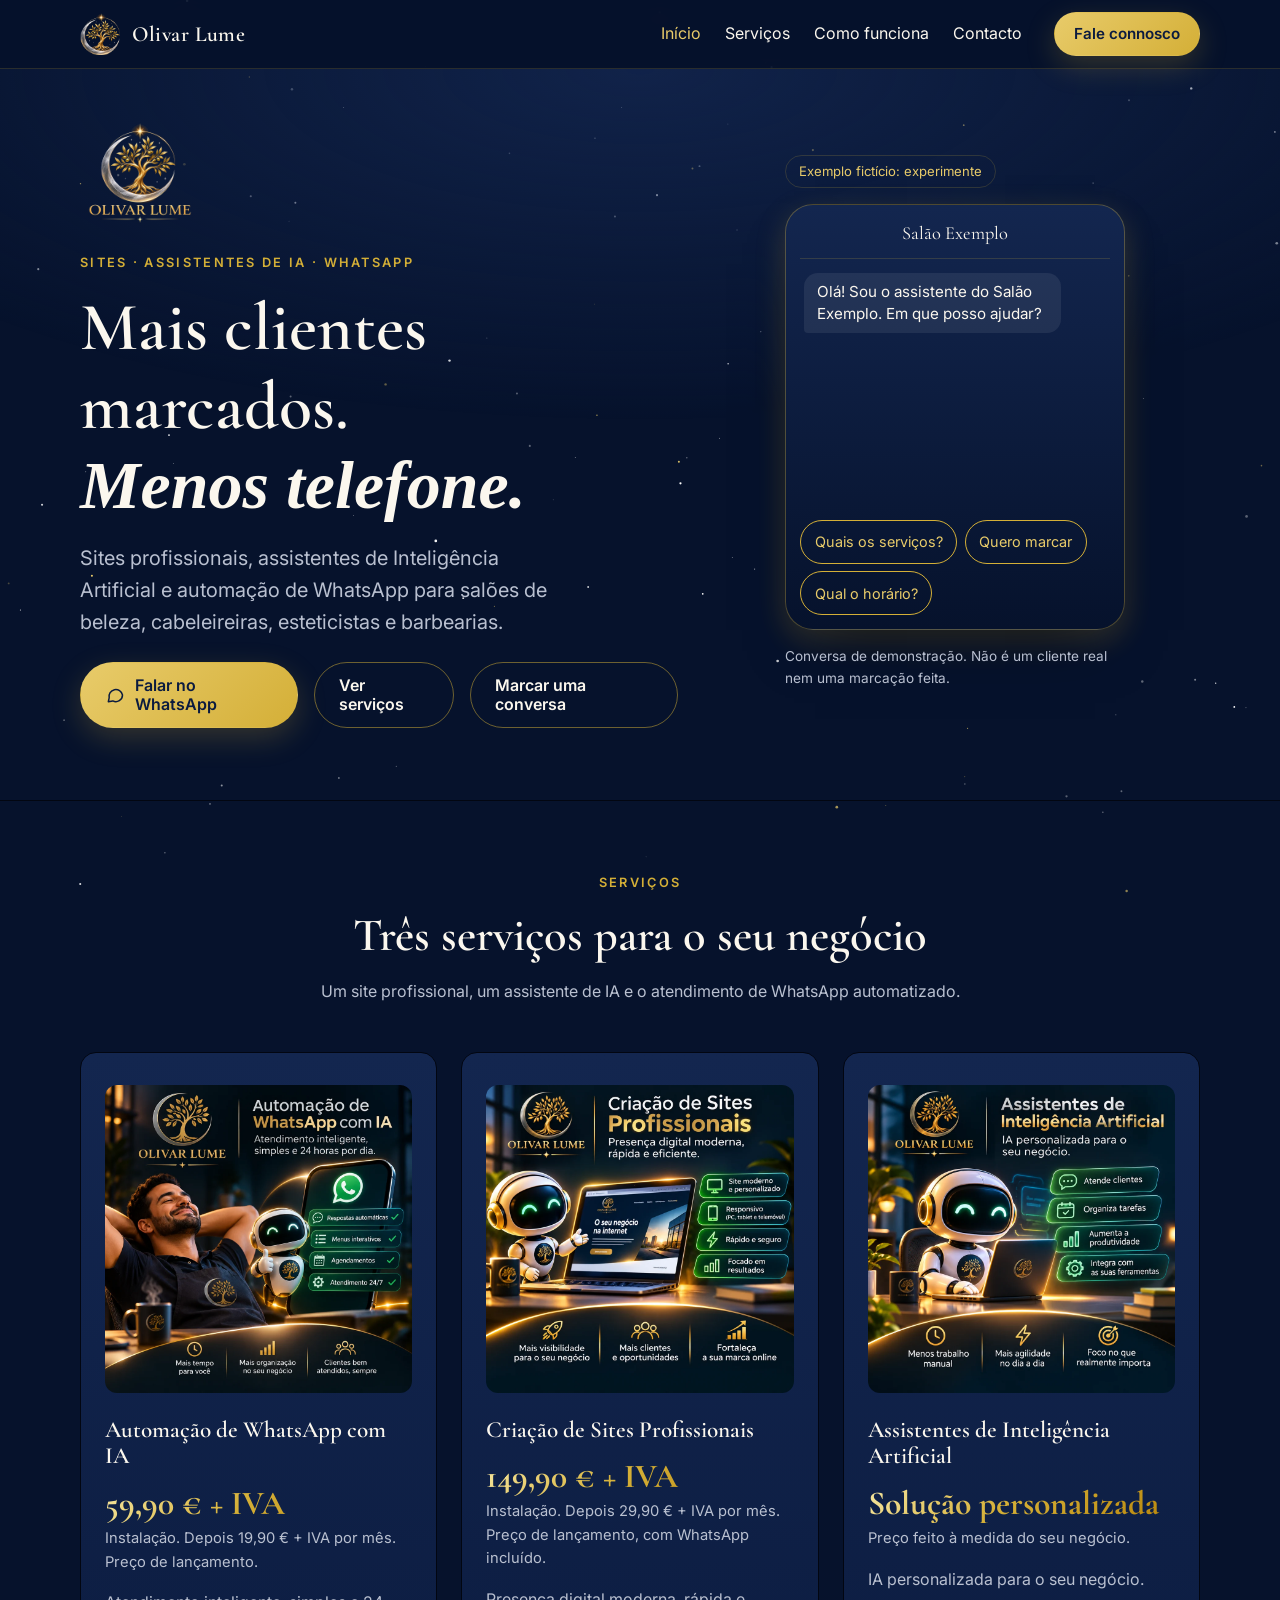
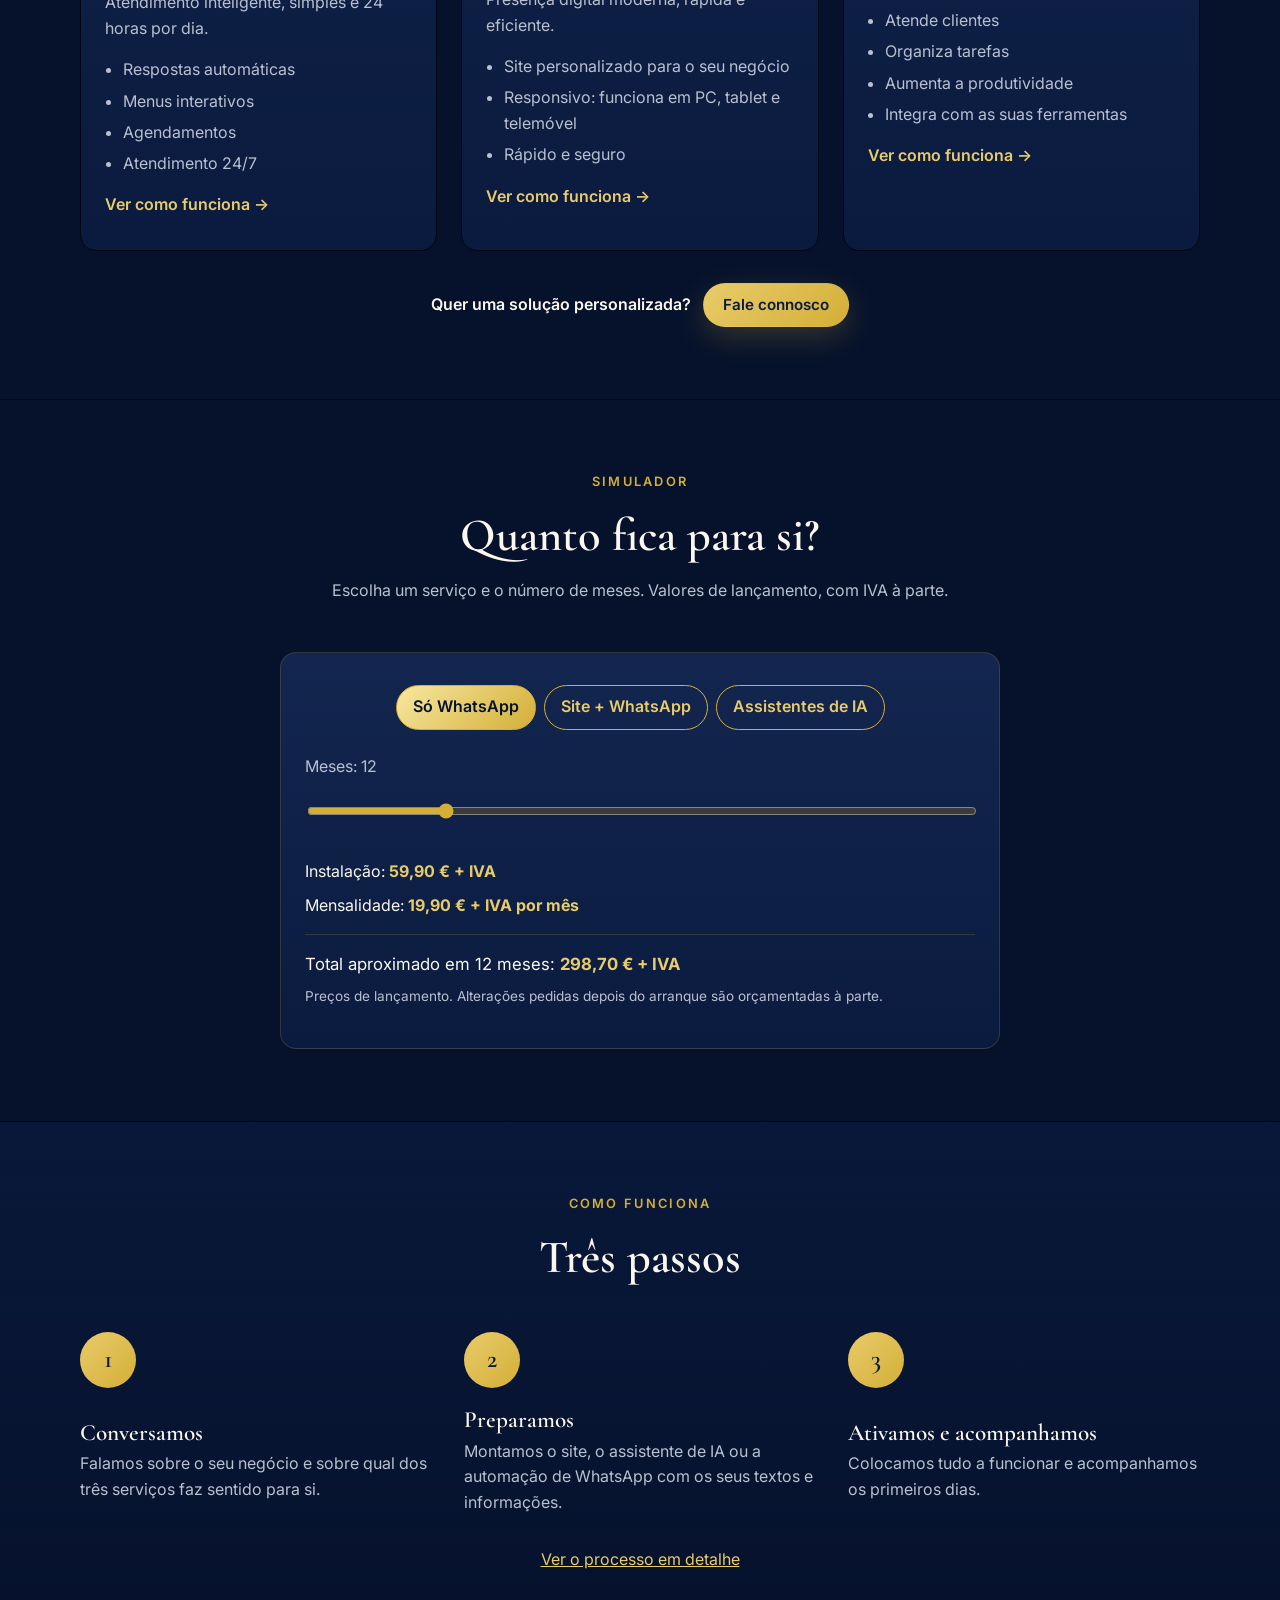
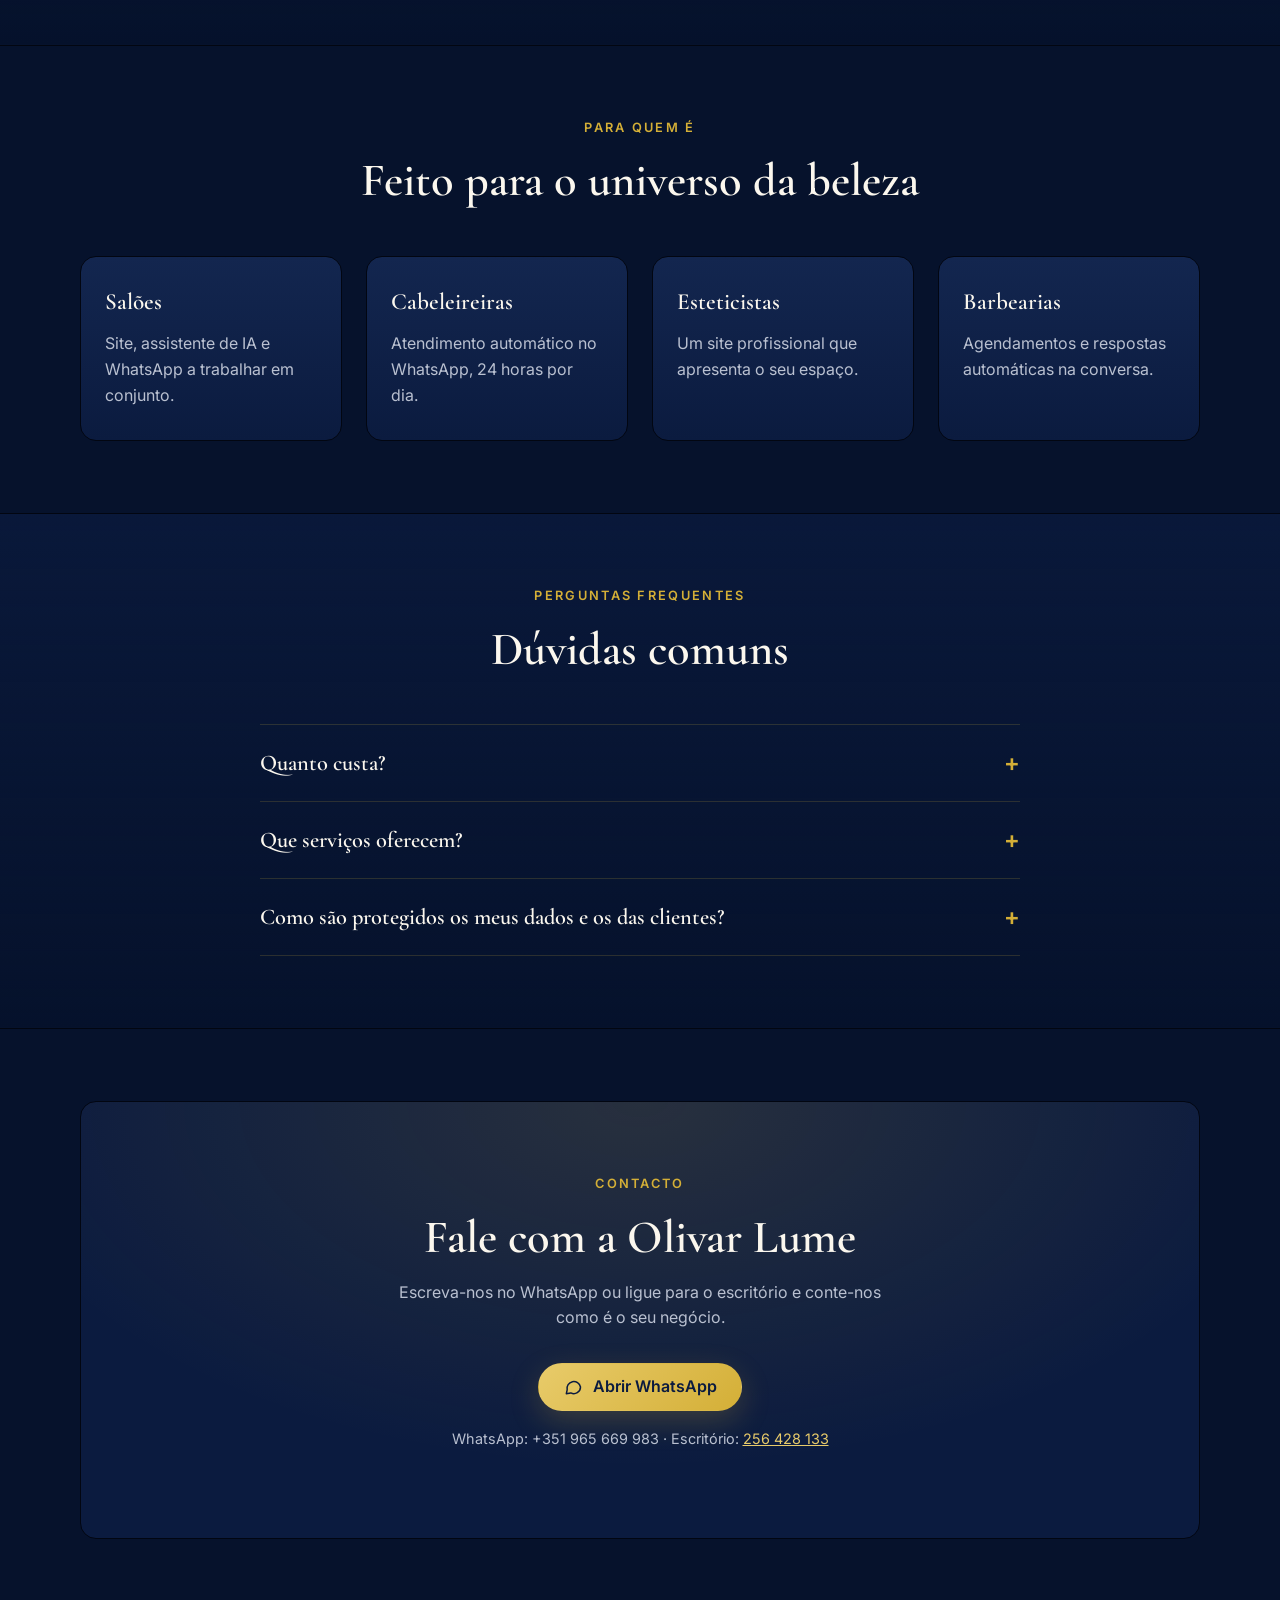
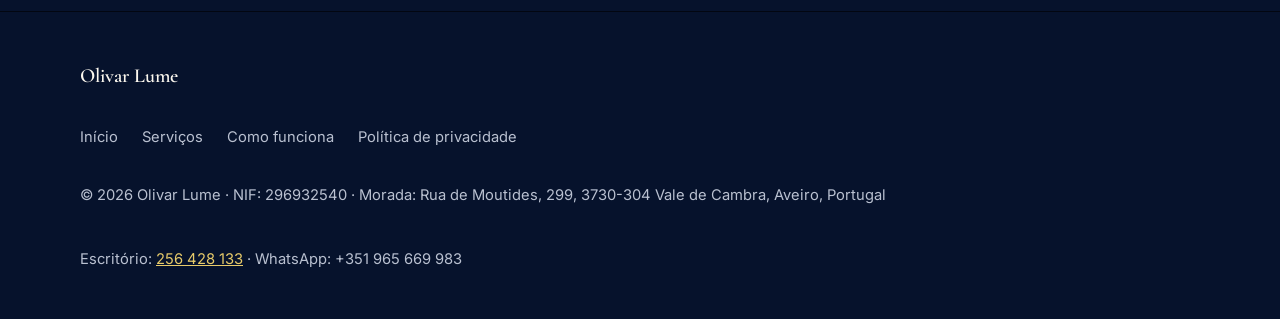
==== commit 68d5c59b: "Prepara botão de marcação, escondido até existir link de cliente - agendaUrl em config.js vazio: o b" ====
--- a/index.html
+++ b/index.html
@@ -63,6 +63,7 @@
               Falar no WhatsApp
             </a>
             <a class="btn btn-ghost" href="servicos.html">Ver serviços</a>
+            <a class="btn btn-ghost" data-agenda target="_blank" rel="noopener" hidden>Marcar uma conversa</a>
           </div>
         </div>
 
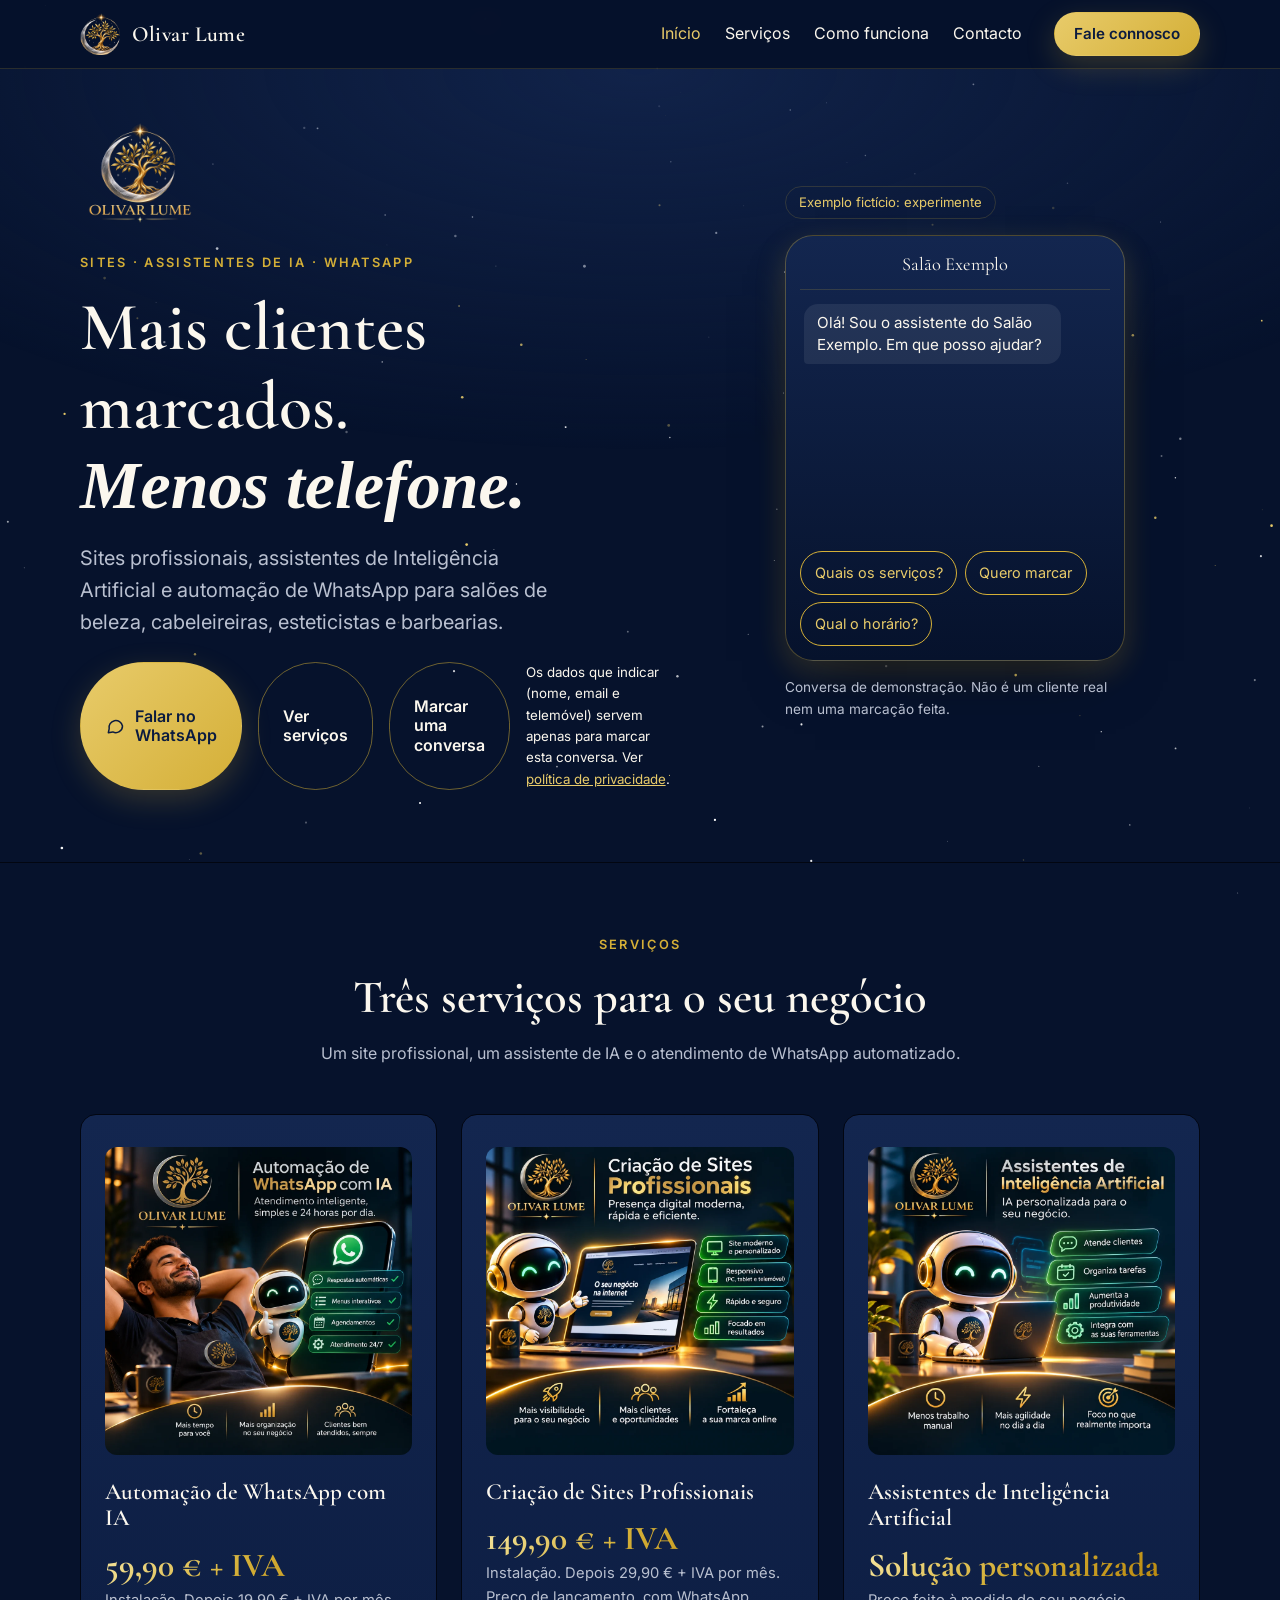
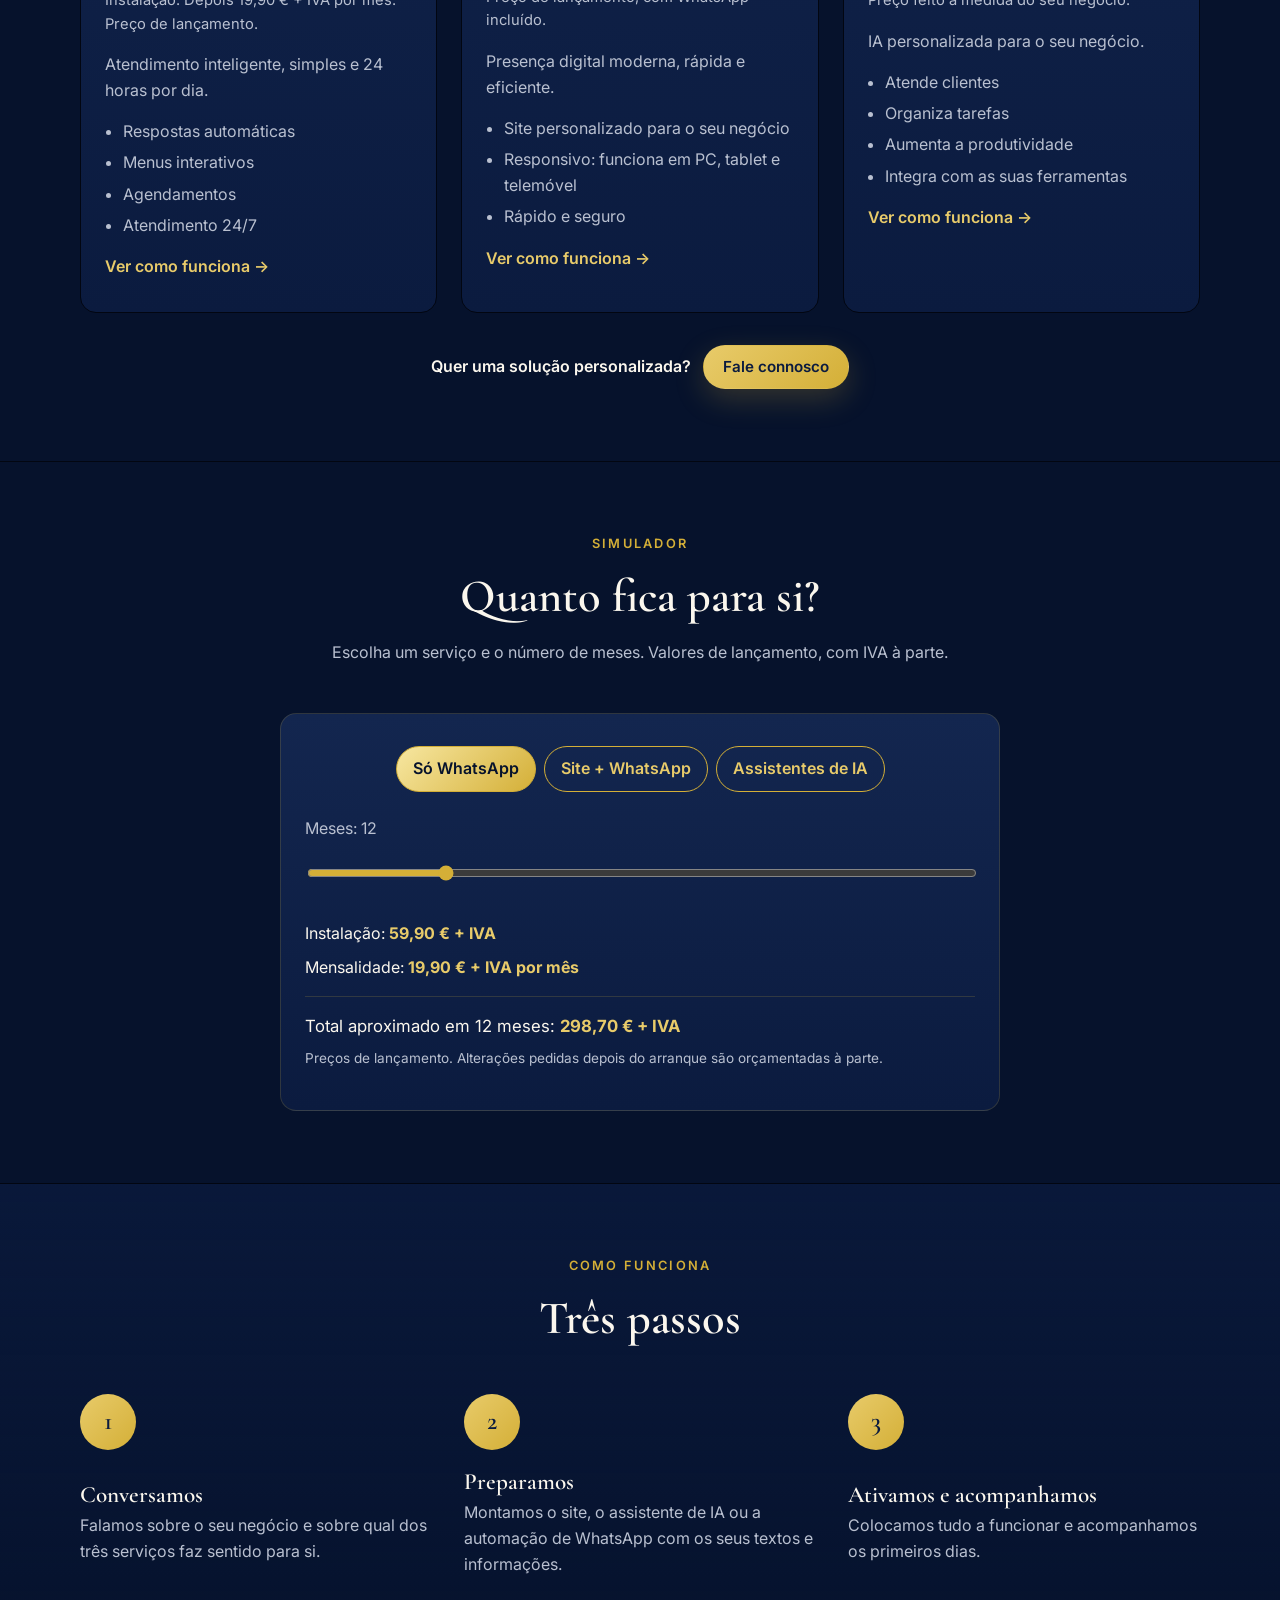
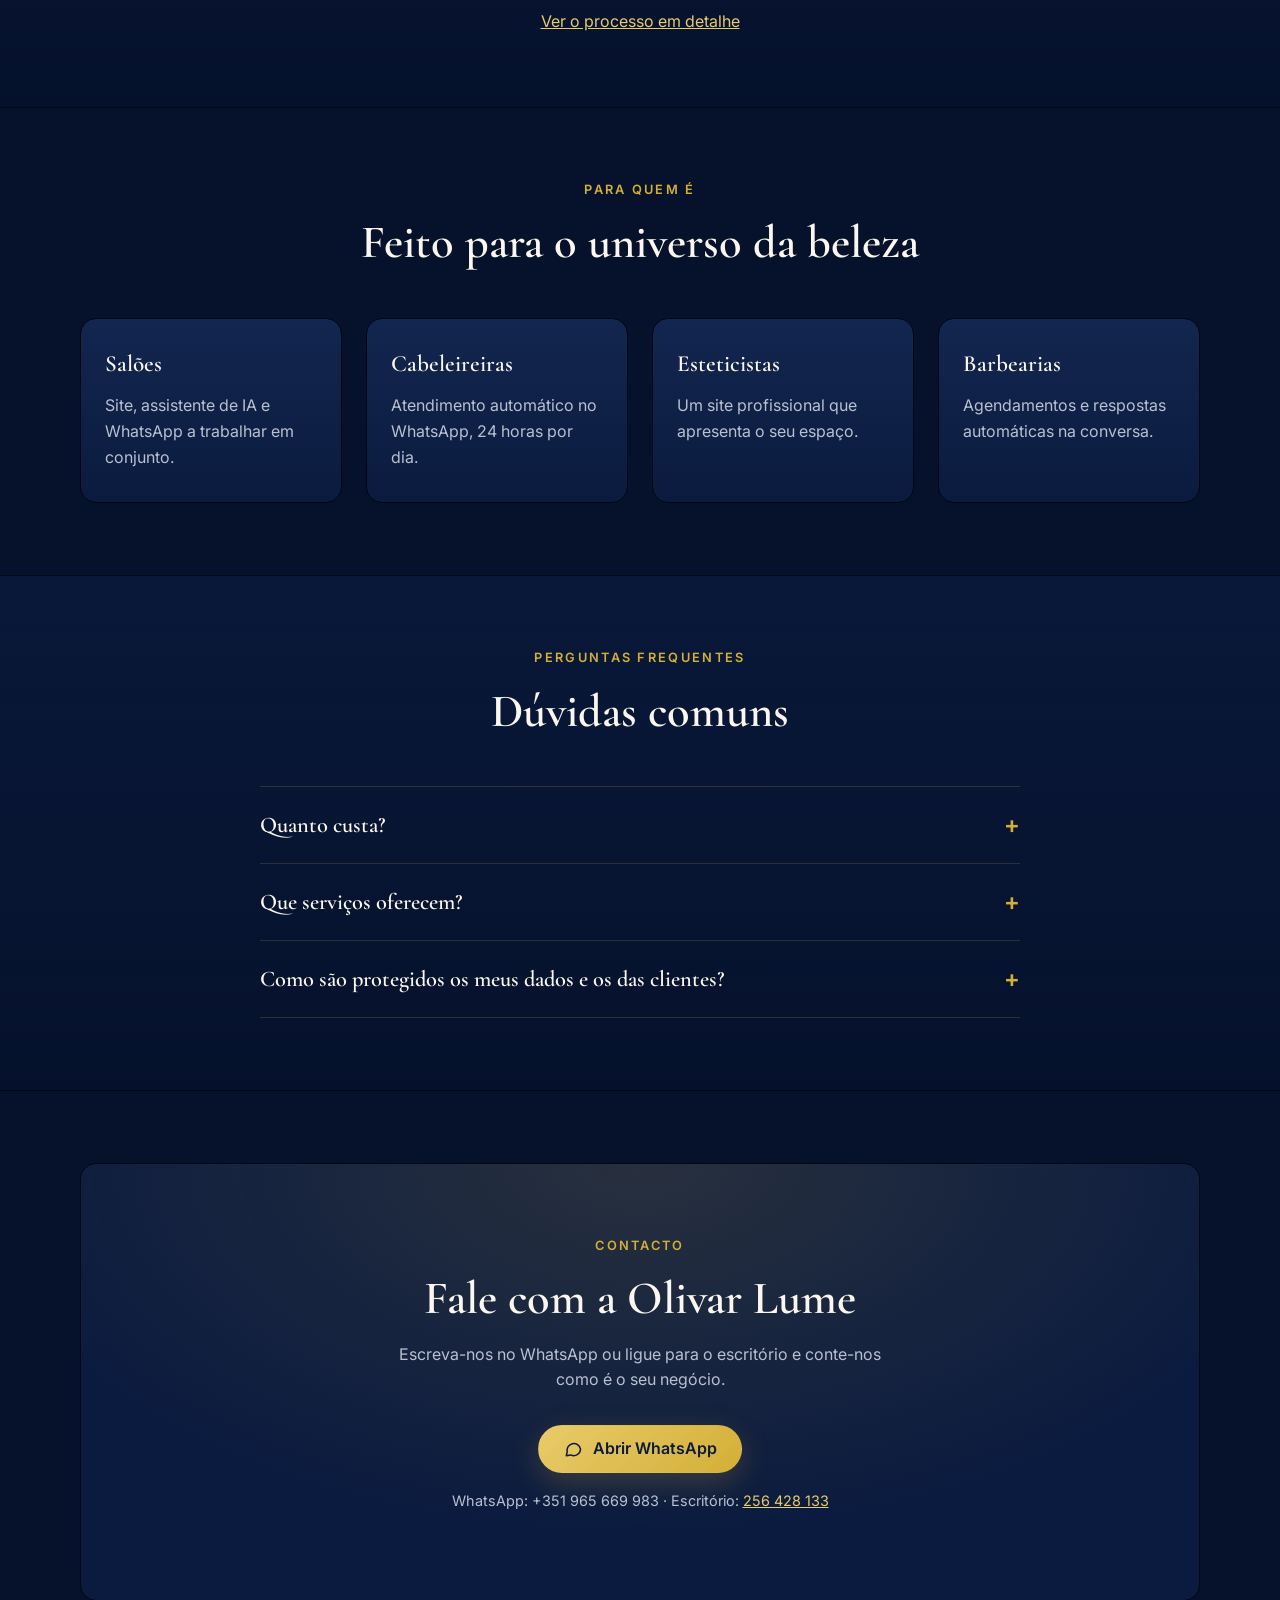
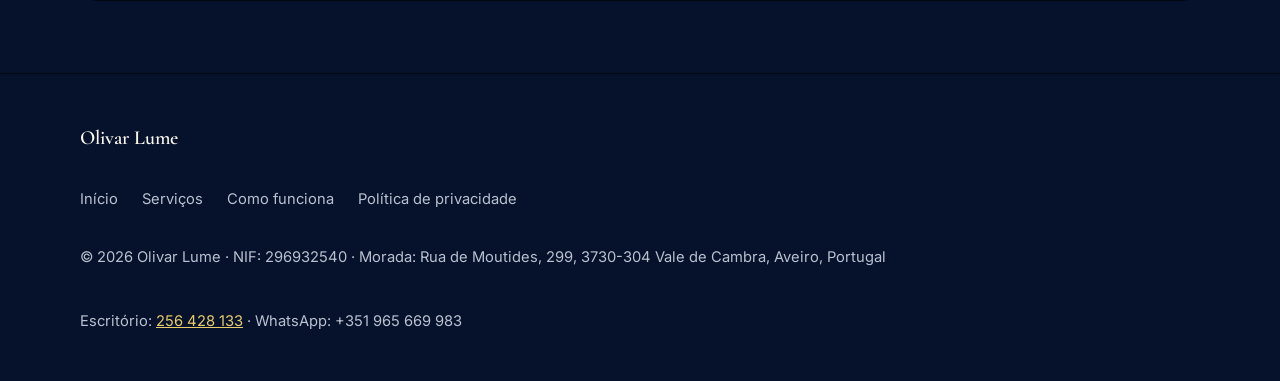
==== commit 1c356524: "Adiciona aviso de dados junto ao botão de marcação e secção de marcações na política de privacidade " ====
--- a/index.html
+++ b/index.html
@@ -64,6 +64,7 @@
             </a>
             <a class="btn btn-ghost" href="servicos.html">Ver serviços</a>
             <a class="btn btn-ghost" data-agenda target="_blank" rel="noopener" hidden>Marcar uma conversa</a>
+            <small class="booking-note" data-agenda-note hidden>Os dados que indicar (nome, email e telemóvel) servem apenas para marcar esta conversa. Ver <a href="politica-privacidade.html">política de privacidade</a>.</small>
           </div>
         </div>
 
